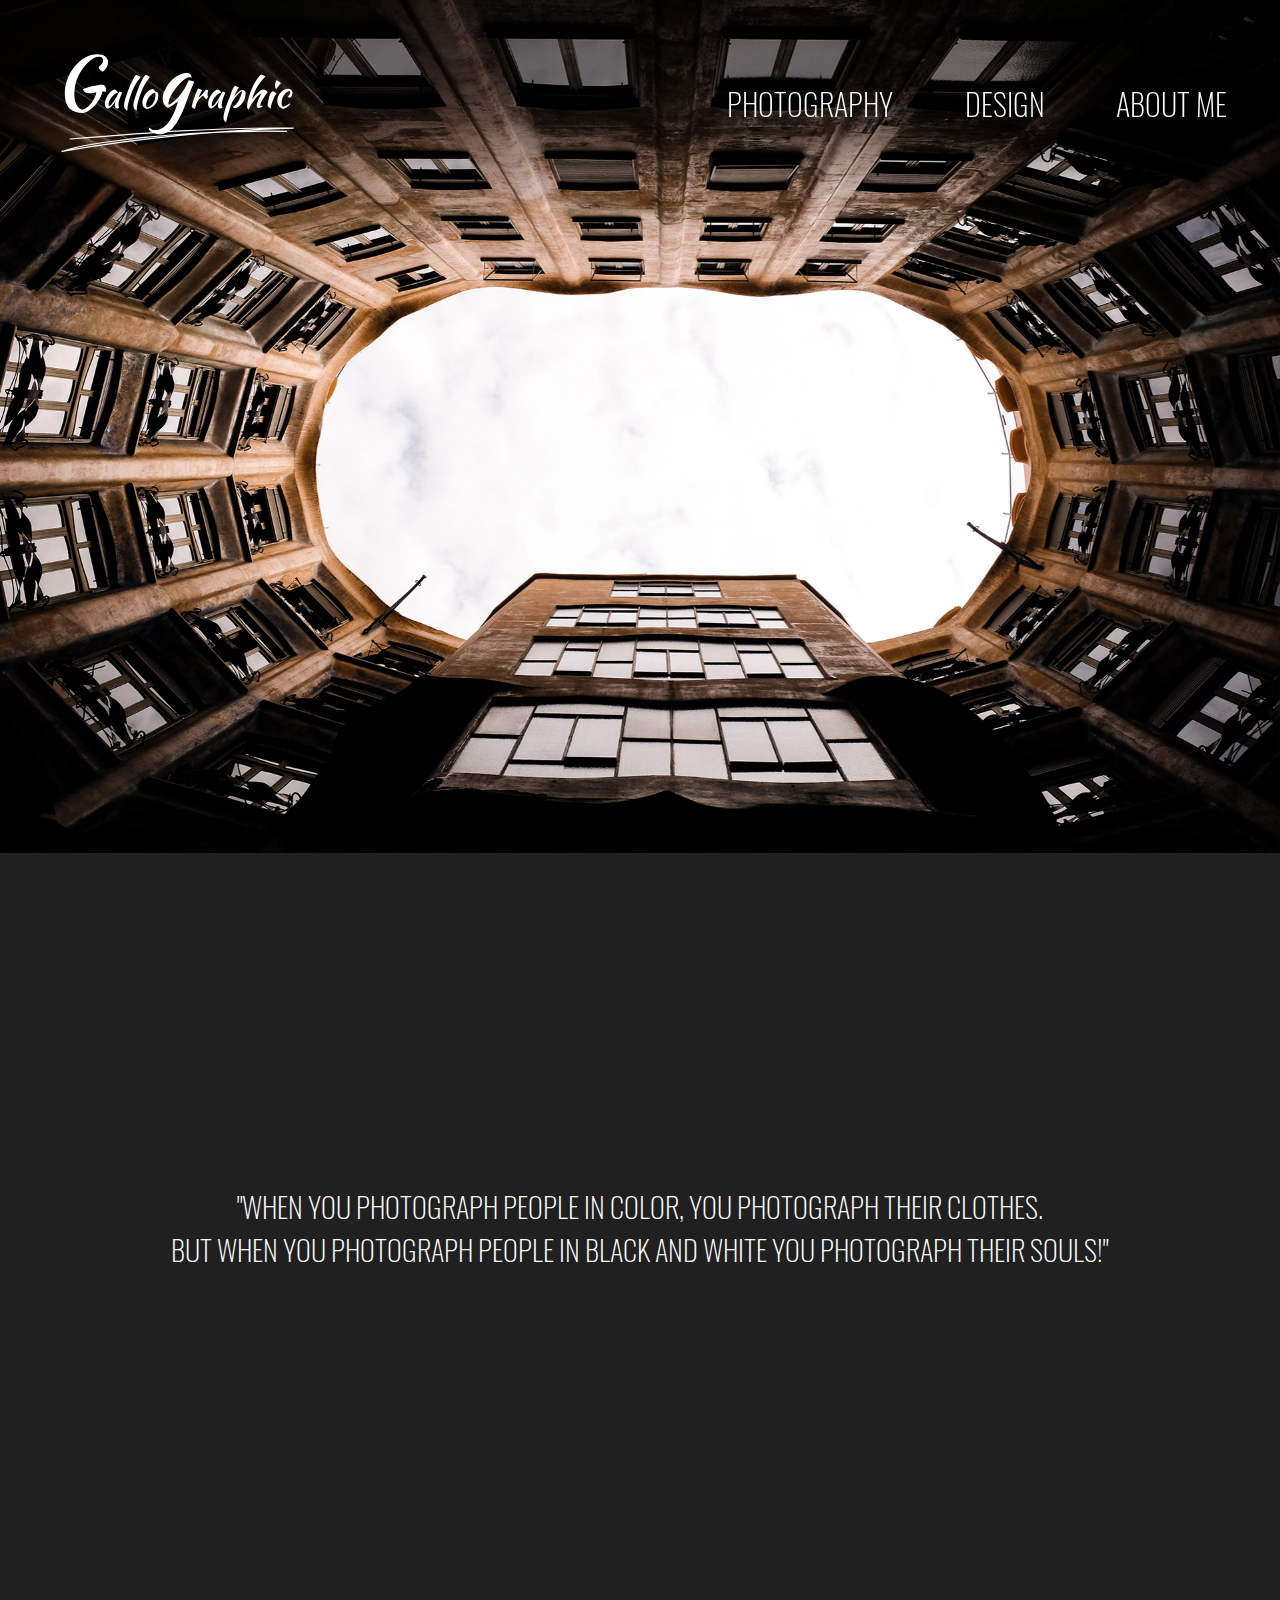
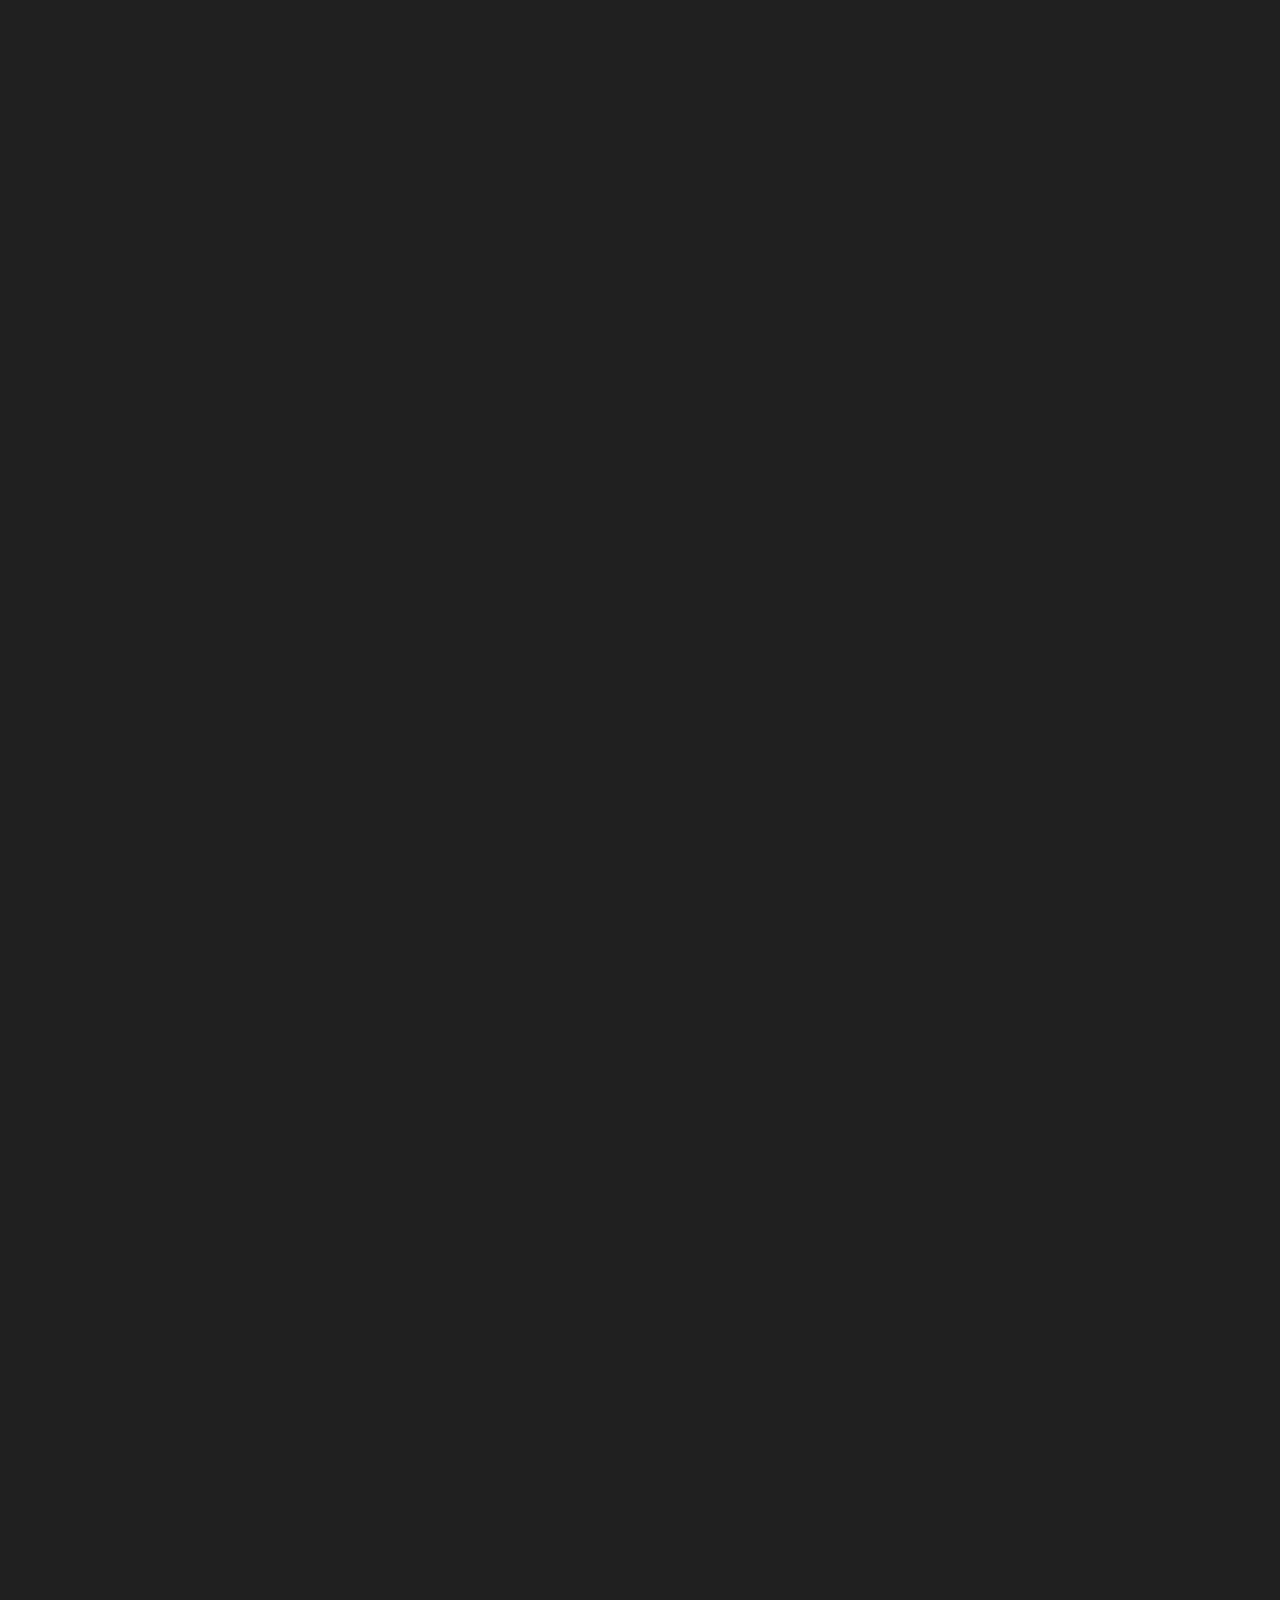
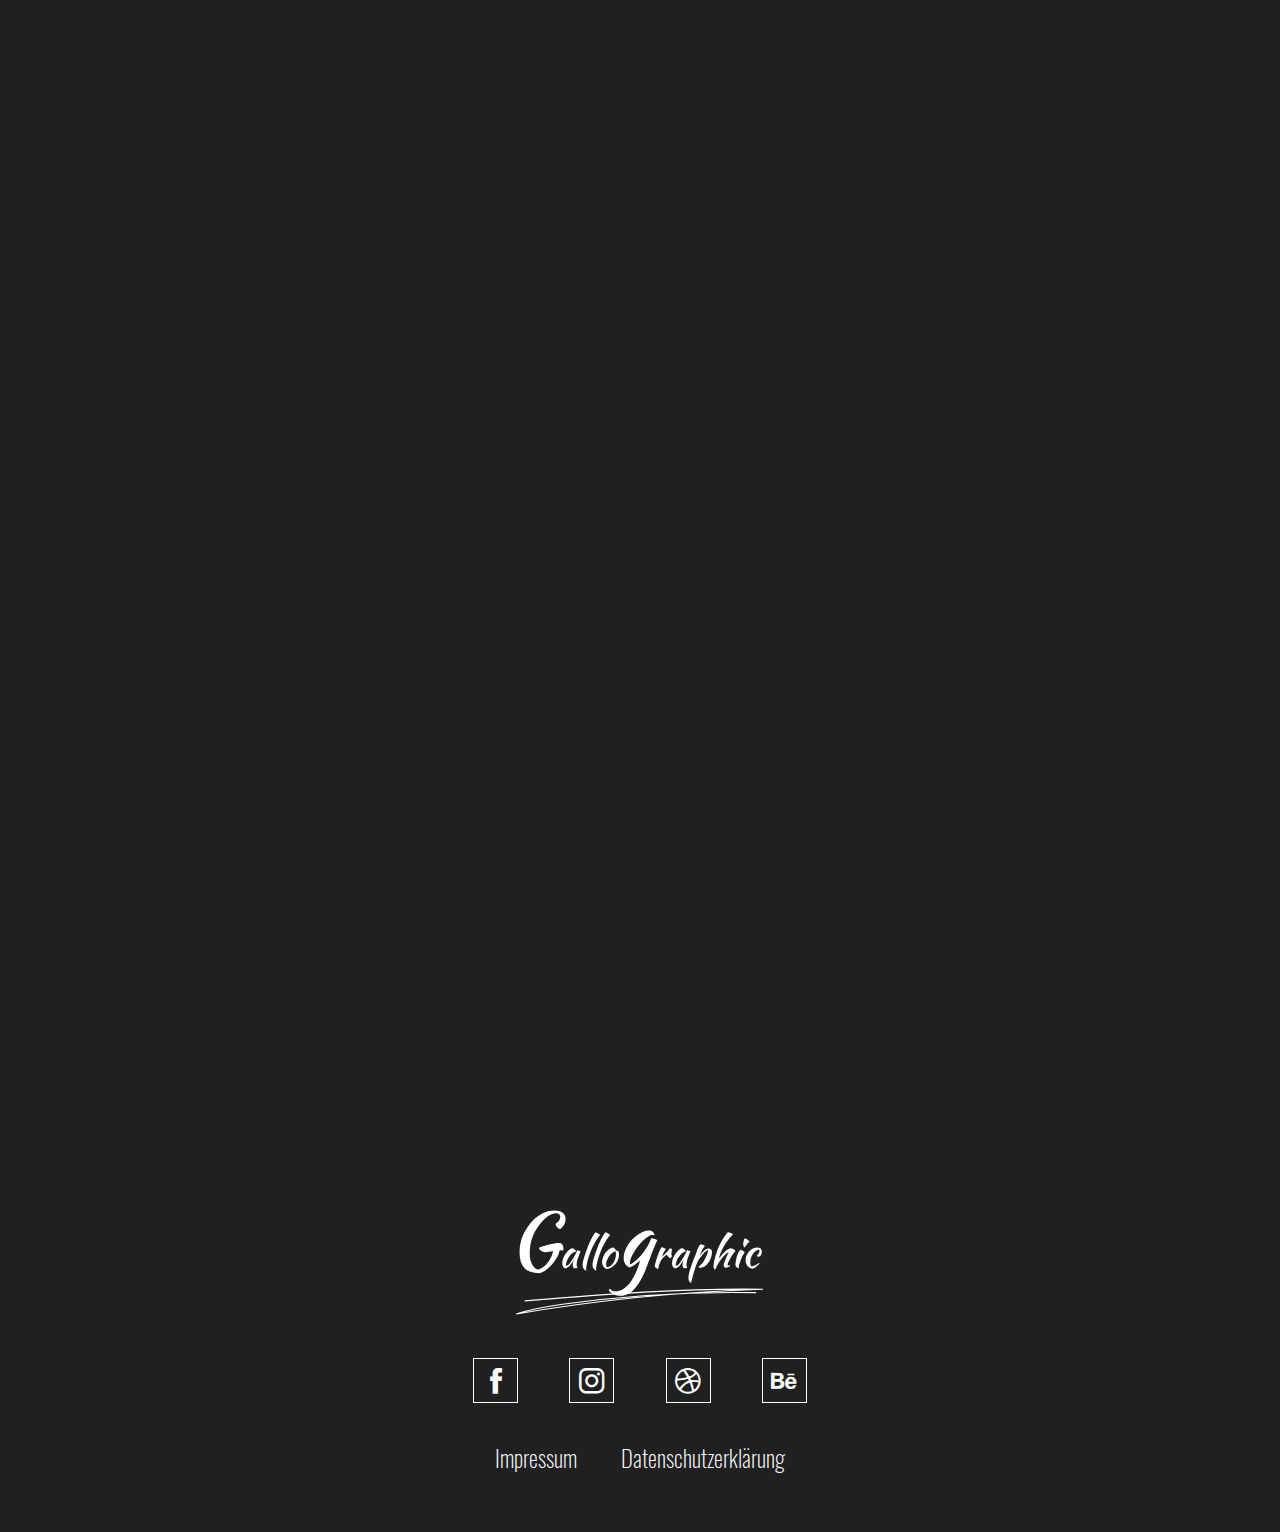
==== index.html @ 307b6063 "Footer Policy Placeholder" ====
<!DOCTYPE html>
<html>
  <head>
    <meta charset="utf-8" />
    <meta name="viewport" content="width=device-width, initial-scale=1.0" />
    <title>Gallographic</title>
    <link rel="shortcut icon" href="assets/img/favicon.ico" type="image/x-icon"/>
    <link type="text/css" href="bootstrap-4.5.3-dist/css/bootstrap.min.css" rel="stylesheet" />
    <link rel="icon" href="assets/img/favicon.ico" type="image/x-icon" />
    <link type="text/css" href="assets/css/home.css" rel="stylesheet" />
    <link type="text/css" href="assets/css/aos.css" rel="stylesheet" />
    <script type="text/javascript" src="assets/js/jquery-3.5.1.min.js"></script>
    <script type="text/javascript" src="bootstrap-4.5.3-dist/js/bootstrap.bundle.min.js"></script>
    <script type="text/javascript" src="assets/js/home.js"></script>
    <script type="text/javascript" src="assets/js/aos.js"></script>
  </head>

  <body>
    <header class="header grid">
      <div class="header__logo" data-aos="fade-right">
        <img src="assets/img/logo.svg" />
      </div>
      <div class="responsive__menu" data-aos="fade-left">
        <ul>
          <li></li>
        </ul>
      </div>
        <ul class="menu">
          <li>
            <a href="photography.html">Photography</a>
          </li>
          <li>
            <a href="design.html">Design</a>
          </li>
          <li>
            <a href="about-me.html">About me</a>
          </li>
        </ul>
    </header>

    <div id="headerImage" class="carousel slide carousel-fade" data-ride="carousel" data-touch="false">
      <div class="carousel-inner">
        <div class="carousel-item active">
            <img src="assets/img/header/Headerbild01.jpg" class="d-block w-100" alt="...">
        </div>
        <div class="carousel-item">
          <img src="assets/img/header/Headerbild02.jpg"" class="d-block w-100" alt="...">
        </div>
        <div class="carousel-item">
          <img src="assets/img/header/Headerbild03.jpg" class="d-block w-100" alt="...">
        </div>
      </div>
    </div>

    <section class="quote grid">
      <p>
        "When you photograph people in color, you photograph their clothes.<br />But
        when you photograph people in Black and white you photograph their
        Souls!"
      </p>
      <!-- <p>
          Do what you love and you never have to work again.
        </p> -->
    </section>

    <section class="photography grid">
      <div class="photography__teaser_pictures" data-aos="fade-right">
        <ul>
          <li id="teaser_1"></li>
          <li id="teaser_2"></li>
          <li id="teaser_3"></li>
          <li id="teaser_4"></li>
        </ul>
      </div>
      <div class="photography__teaser_text" data-aos="fade-left">
        <h1>Photography</h1>
        <p>
          Here I want to Show you my photo's that I made during trips and being
          with Friends or just to Show you my surroundings like my Workspace.
          Photography keeps me running, creative and also motivated to try and
          discover new Things. So have a look about my current topics about my
          photography!
        </p>
        <div class="teaser_text--button">
          <a href="photography.html">Check it out!</a>
        </div>
      </div>
    </section>
    <section class="design grid">
      <div class="design__teaser_text" data-aos="fade-right">
        <h1>Design</h1>
        <p>
          Occassionally I will upload some Design made by myself. As a media
          Designer you have to Keep yourself motivated to be updated About new
          Things and current design Trends. As I am still at the very beginning
          I want to Show you some of my Designs that I created from time to
          time.
        </p>
        <div class="teaser_text--button">
          <a href="design.html">Check it out!</a>
        </div>
      </div>

      <div class="design__teaser_pictures" data-aos="fade-left">
        <ul>
          <li id="design__teaser_1"></li>
          <li id="design__teaser_2"></li>
          <li id="design__teaser_3"></li>
        </ul>
      </div>
    </section>
    <section class="about grid" data-aos="fade-down">
      <div class="about__teaser_text">
        <h1>About me</h1>
        <p>
          So what About me? Maybe you are interested in whats my daylie
          Motivation and what keeps me running to be excited About new
          Things.<br />
          Check out my Story!
        </p>
        <div class="about__teaser_text--button">
          <a href="about-me.html">More</a>
        </div>
      </div>
    </section>

    <footer class="footer grid">
      <div class="footer__social">
        <ul>
          <li class="facebook">
            <a>
              <i class="icon-facebook"></i>
            </a>
          </li>
          <li class="instagram">
            <a href="https://www.instagram.com/gallographic/" target="blank">
              <i class="icon-instagram"></i>
            </a>
          </li>
          <li class="dribbble">
            <a href="https://dribbble.com/Gallographic" target="blank">
              <i class="icon-dribble"></i>
            </a>
          </li>
          <li class="behance">
            <a href="https://www.behance.net/stefangall" target="blank">
              <i class="icon-behance"></i>
            </a>
          </li>
        </ul>
      </div>
      <div class="footer__logo">
        <img src="assets/img/logo.svg" />
      </div>
      <div class="footer__policy">
        <ul>
          <li>Impressum</li>
          <li>Datenschutzerklärung</li>
        </ul>
      </div>
    </footer>
    <section class="policy__info grid">
      <div class="policy__info_close">
        <span>X</span>
      </div>
      <div class="policy__info_content">
        <div class="policy__info_content-box">
          <h1>
          Impressum
        </h1>
        <p>Loem ipsum dolor sit amet, consetetur sadipscing elitr, sed diam nonumy eirmod tempor invidunt ut labore et dolore magna aliquyam erat, sed diam voluptua. At vero eos et accusam et justo duo dolores et ea rebum. Stet clita kasd gubergren, no sea takimata sanctus est Loem ipsum dolor sit amet. Loem ipsum dolor sit amet, consetetur sadipscing elitr, sed diam nonumy eirmod tempor invidunt ut labore et dolore magna aliquyam erat, sed diam voluptua. At vero eos et accusam et justo duo dolores et ea rebum. Stet clita kasd gubergren, no sea takimata sanctus est Loem ipsum dolor sit amet.</p>
      </div>
      <div class="policy__info_content-box">
        <h1>
        Datenschutzerklärung
      </h1>
      <p>Loem ipsum dolor sit amet, consetetur sadipscing elitr, sed diam nonumy eirmod tempor invidunt ut labore et dolore magna aliquyam erat, sed diam voluptua. At vero eos et accusam et justo duo dolores et ea rebum. Stet clita kasd gubergren, no sea takimata sanctus est Loem ipsum dolor sit amet. Loem ipsum dolor sit amet, consetetur sadipscing elitr, sed diam nonumy eirmod tempor invidunt ut labore et dolore magna aliquyam erat, sed diam voluptua. At vero eos et accusam et justo duo dolores et ea rebum. Stet clita kasd gubergren, no sea takimata sanctus est Loem ipsum dolor sit amet.</p>
    </div>
    <div class="policy__info_content-box">
      <h1>
      Urherberrecht
    </h1>
    <p>Loem ipsum dolor sit amet, consetetur sadipscing elitr, sed diam nonumy eirmod tempor invidunt ut labore et dolore magna aliquyam erat, sed diam voluptua. At vero eos et accusam et justo duo dolores et ea rebum. Stet clita kasd gubergren, no sea takimata sanctus est Loem ipsum dolor sit amet. Loem ipsum dolor sit amet, consetetur sadipscing elitr, sed diam nonumy eirmod tempor invidunt ut labore et dolore magna aliquyam erat, sed diam voluptua. At vero eos et accusam et justo duo dolores et ea rebum. Stet clita kasd gubergren, no sea takimata sanctus est Loem ipsum dolor sit amet.</p>
  </div>
    </div>
    </section>
    <script>
      AOS.init();
    </script>
  </body>
</html>
---- assets/css/home.css ----
@charset "utf-8";

/* Fonts */

@font-face {
  font-family: "Oswald-Light";
  src: url("../fonts//Oswald-ExtraLight.ttf");
  font-weight: normal;
  font-style: normal;
}

@font-face {
  font-family: "Oswald-Regular";
  src: url("../fonts//Oswald-Regular.ttf");
  font-weight: normal;
  font-style: normal;
}

@font-face {
  font-family: "Oswald-SemiBold";
  src: url("../fonts//Oswald-SemiBold.ttf");
  font-weight: normal;
  font-style: normal;
}

@font-face {
  font-family: "Jaldi-Regular";
  src: url("../fonts/Jaldi-Regular.ttf");
  font-weight: normal;
  font-style: normal;
}
@font-face {
  font-family: "icomoon";
  src: url("../fonts/icomoon.eot?psr2a9");
  src: url("../fonts/icomoon.eot?psr2a9#iefix") format("embedded-opentype"),
    url("../fonts/icomoon.ttf?psr2a9") format("truetype"),
    url("../fonts/icomoon.woff?psr2a9") format("woff"),
    url("../fonts/icomoon.svg?psr2a9#icomoon") format("svg");
  font-weight: normal;
  font-style: normal;
  font-display: block;
}

[class^="icon-"],
[class*=" icon-"] {
  /* use !important to prevent issues with browser extensions that change fonts */
  font-family: "icomoon" !important;
  font-style: normal;
  font-weight: normal;
  font-variant: normal;
  /* Better Font Rendering =========== */
  -webkit-font-smoothing: antialiased;
  -moz-osx-font-smoothing: grayscale;
}

.icon-print:before {
  content: "\e900";
}
.icon-facebook:before {
  content: "\e901";
}
.icon-arrow:before {
  content: "\e902";
}
.icon-instagram:before {
  content: "\e903";
}
.icon-dribble:before {
  content: "\e904";
}
.icon-behance:before {
  content: "\e905";
}

/* Scroll bar */

body::-webkit-scrollbar {
  width: 3px;
}

body::-webkit-scrollbar-track {
  background: var(--grey);
}

body::-webkit-scrollbar-thumb {
  background-color: #fff;
}

/* base styles */

:root {
  --grey: #202020;
  overflow-x: hidden;
}

* {
  margin: 0;
  padding: 0;
  font-size: 16px;
  font-family: "Oswald-Light";
}

body {
  position: relative;
  background: var(--grey);
  overflow-x: hidden;
  color: #ffffff;
  /* background-image: linear-gradient(141deg, #202020, #262a28); */
}

/* body.resp_active{
  position: fixed;
} */

/* p, ul, li {
  margin: 0;
} */

ul,
li {
  list-style: none;
  margin: 0;
}

p, h1, h2, h3, h4, h5{
  margin: 0;
}

a {
  color: #fff;
  text-decoration: none;
  cursor: pointer;
}

.grid {
  display: grid;
  grid-template-columns: repeat(12, 1fr);
}

h1 {
  font-family: "Oswald-SemiBold";
  font-size: 1.45em;
  text-transform: uppercase;
  color: #fff;
  margin-bottom: 2em;
}

a:hover {
  color: #fff;
  text-decoration: none;
}

/*############RESP_MENU############*/

.responsive__menu {
  width: 100%;
  height: 25px;
  cursor: pointer;
  z-index: 999;
  transition: 0.3s;
  grid-column: 10;
}

.responsive__menu ul {
  display: flex;
  flex-direction: column;
  justify-content: center;
  list-style: none;
  height: 100%;
  width: 100%;
  align-items: center;
}

.responsive__menu ul li {
  width: 40px;
  height: 2px;
  background: #fff;
  position: relative;
}

.responsive__menu ul li::after {
  content: "";
  width: 40px;
  height: 2px;
  top: 10px;
  left: 0;
  background: #fff;
  position: absolute;
  transform: rotate(0deg);
  transition: all 300ms ease;
}

.responsive__menu ul li::before {
  content: "";
  top: -10px;
  left: 0;
  width: 40px;
  height: 2px;
  background: #fff;
  position: absolute;
  transform: rotate(0deg);
  transition: all 300ms ease;
}

.responsive__menu.active ul li::after {
  transform: rotate(-45deg) translateY(0px);
  transition: 0.3s;
  top: 0px;
  position: absolute;
}

.responsive__menu.active ul li {
  background-color: transparent;
  transition: 0.3s;
}

.responsive__menu.active ul li::before {
  transform: rotate(45deg) translateY(0px);
  transition: 0.3s;
  top: 0px;
  position: absolute;
}

/*############HEADER############*/

.header {
  position: absolute;
  top: 0;
  left: 0;
  z-index: 9;
  width: 100%;
  height: auto;
  align-items: center;
}

.header::after {
  content: "";
  width: 100%;
  height: 100%;
  position: absolute;
  top: 0;
  left: 0;
  z-index: -1;
  background: linear-gradient(
    to top,
    rgba(128, 128, 128, 0),
    rgba(0, 0, 0, 0.5) 60%
  );
}

.header__logo {
  width: 100%;
  margin: 20px 0;
  grid-column: 2;
  min-width: 130px;
}

.header__logo img {
  width: 100%;
}

/* Desktop Menu */

.menu {
    position: absolute;
    right: 0em;
    top: 0;
    transition: opacity 0.3s;
    height: 100vh;
    display: flex;
    flex-direction: column;
    justify-content: space-around;
    width: 100%;
    align-items: center;
    opacity: 0;
    background: rgb(0 0 0 / 0.8);
    backdrop-filter: blur(10px);
    pointer-events: none;
}

.menu.active {
  opacity: 1;
  position: fixed;
  pointer-events: all;
}

.menu li a {
  font-size: 1.8em;
  text-transform: uppercase;
  position: relative;
}

.menu li:nth-child(1) a::after {
  content: "";
  width: 110px;
  height: 0.5px;
  background: #fff;
  transform: scaleX(0);
  transition: transform 300ms ease-in-out;
  position: absolute;
  top: 1.6em;
  left: calc(50% - 55px);
}

.menu li:nth-child(2) a::after {
  content: "";
  width: 50px;
  height: 0.5px;
  background: #fff;
  transform: scaleX(0);
  transition: transform 300ms ease-in-out;
  position: absolute;
  top: 1.6em;
  left: calc(50% - 25px);
}

.menu li:nth-child(3) a::after {
  content: "";
  width: 80px;
  height: 0.5px;
  background: #fff;
  transform: scaleX(0);
  transition: transform 300ms ease-in-out;
  position: absolute;
  top: 1.6em;
  left: calc(50% - 40px);
}

.menu li a:hover::after {
  content: "";
  transform: scaleX(1);
  transition: transform 300ms ease-in-out;
}

/*############SECTION01-BEGIN############*/

.quote {
  padding-top: 10em;
}

.quote p {
  color: #fff;
  font-size: 1.2em;
  text-align: center;
  font-family: "Oswald-Light";
  text-transform: uppercase;
  grid-column: 2/12;
}

/* .quote p::before {
  color: #fff;
  content: '"';
  position: absolute;
  top: 0;
  left: 0;
  font-size: 2em;
}
.quote p::after {
  color: #fff;
  content: '"';
  position: absolute;
  bottom: 0;
  right: 0;
  font-size: 2em;
} */

/*############SECTION02-BEGIN############*/

.photography {
  padding-top: 10em;
  text-align: center;
}

.photography__teaser_pictures {
  grid-row: 1;
  grid-column: 1/13;
}

.photography__teaser_pictures ul {
}

.photography__teaser_pictures ul li {
  height: 45px;
  filter: grayscale(1);
  overflow: hidden;
  transition: 1s;
}

.photography__teaser_pictures ul li:hover {
  filter: grayscale(0);
  transition: 1s;
  /* background-size: 750% !important; */
}

#teaser_1 {
  background: url(../img/autumm/autumm07.jpg) center center no-repeat;
  background-size: cover;
}

#teaser_2 {
  background: url(../img/aalen/aalen01.jpg) center center no-repeat;
  background-size: cover;
}

#teaser_3 {
  background: url(../img/barcelona/barcelona04.jpg) center center no-repeat;
  background-size: cover;
}

#teaser_4 {
  background: url(../img/Mannheim/mannheim01.jpg) center center no-repeat;
  background-size: cover;
}

.photography__teaser_text {
  grid-column: 1/13;
    padding: 0 20px;
    margin-top: 3em;
}

.photography__teaser_text h1 {
  position: relative;
}

.photography__teaser_text h1::after {
  content: "";
  height: 1px;
  width: 90px;
  position: absolute;
  top: 1.8em;
  left: calc(50% - 45px);
  background: #fff;
}

.photography__teaser_text p {
  font-family: "Jaldi-Regular";
  margin-bottom: 2em;
}

.teaser_text--button {
  padding: 15px 0;
}

.teaser_text--button a {
  padding: 15px 35px;
  text-transform: uppercase;
  /* background: linear-gradient(to left, rgb(255 255 255 / 0%) 50%, rgba(19,32,59,1) 50%, rgba(31,38,130,1) 128.1%);  */
  background: linear-gradient(to left, rgb(255 255 255 / 0%) 50%, #fff 50%);
  background-size: 200% 100%;
  background-position: right bottom;
  border: 1px solid #fff; 
  border-radius: 50px;
  transition: all ease 0.5s;
  width: 100%;
  height: 100%;
  font-size: 1.25em;
}


/* .teaser_text--button a::after {
  content: "";
  width: 0;
  height: 100%;
  left: 0;
  top: 0;
  position: absolute;
  border-radius: 50px;
  background: #fff;
  transition: 0.3s;
}
.teaser_text--button a:hover::after {
width: 100%;
z-index: -1;
} */

.teaser_text--button a:hover {
  color: #000;
  background-position: left bottom;
}

/*############SECTION02-END############*/

/*############SECTION03-BEGIN############*/

.design {
  text-align: center;
  padding-top: 10em;
}

.design__teaser_pictures {
  height: auto;
  grid-row: 1;
  grid-column: 1/13;
}

.design__teaser_pictures ul {
  display: flex;
  flex-flow: column nowrap;
  justify-content: flex-end;
}

.design__teaser_pictures ul li {
  list-style: none;
  height: 45px;
  filter: grayscale(1);
  overflow: hidden;
  transition: 0.8s;
}

/* .design__teaser_pictures ul li:hover {
  filter: grayscale(0);
  transition: 0.8s;
}
.design__teaser_pictures ul li:nth-child(1) img {
  width: 850px;
  transform: translate(-31%, 0px);
}
.design__teaser_pictures ul li:nth-child(2) img {
  width: 601px;
  transform: translate(-24%, 0px);
}
.design__teaser_pictures ul li:nth-child(3) img {
  width: 1200px;
  transform: translate(-34%, 0px);
} */

.design__teaser_pictures ul li:hover {
  filter: grayscale(0);
  transition: 1s;
}

#design__teaser_1 {
  background: url(../img/design/borninashe.jpg) center center no-repeat;
  background-size: cover;
}

#design__teaser_2 {
  background: url(../img/design/covid19.jpg) center center no-repeat;
  background-size: cover;
}

#design__teaser_3 {
  background: url(../img/design/calendar.jpg) center center no-repeat;
  background-size: cover;
}

.design__teaser_text {
  grid-row: 2;
  grid-column: 1/13;
  padding: 0 20px;
  margin-top: 3em;
  display: flex;
  flex-flow: column nowrap;
  justify-content: center;
  align-items: center;
}

.design__teaser_text h1 {
  position: relative;
}

.design__teaser_text h1::after {
  content: "";
    height: 1px;
    width: 40px;
    position: absolute;
    top: 2em;
    left: calc(50% - 20px);
    background: #fff;
}

.design__teaser_text p {
  font-family: "Jaldi-Regular";
  margin-bottom: 2em;
}

/*############SECTION03-END############*/

/*############SECTION04-BEGIN############*/

.about {
  text-align: center;
  padding-top: 11em;
  padding-bottom: 9em;
  border-bottom: 1px solid #fff;
}

.about__teaser_text {
  display: flex;
  flex-flow: column nowrap;
  justify-content: center;
  align-items: center;
  text-align: center;
  grid-column: 1/13;
  padding: 0 20px;

}

.about__teaser_text h1 {
  font-size: 1.375em;
  position: relative;
}

.about__teaser_text h1::after {
  content: "";
  height: 1px;
  width: 65px;
  position: absolute;
  top: 2em;
  left: calc(50% - 32px);
  background: #fff;
}

.about__teaser_text p {
  font-family: "Jaldi-Regular";
  margin-bottom: 2em;
}

.about__teaser_text--button {
  padding: 15px 0;
}

.about__teaser_text--button a {
  padding: 15px 35px;
  text-transform: uppercase;
  background: linear-gradient(to left, rgb(255 255 255 / 0%) 50%, #fff 50%);
  background-size: 200% 100%;
  background-position: right bottom;
  border: 1px solid #fff;
  border-radius: 50px;
  transition: all ease 0.4s;
  width: 100%;
  height: 100%;
  font-size: 1.25em;
}

.about__teaser_text--button a:hover {
  color: #000000;
  background-position: left bottom;
}

/*############SECTION04-END############*/

/*############FOOTER-BEGIN############*/

.footer {
  padding-top: 3em;
  padding-bottom: 3em;
  max-width: 400px;
  margin: 0 auto;
}

.footer__social {
  grid-row: 2;
  grid-column: 2/12;
  margin-bottom: 2em;
}

.footer__social ul {
  display: flex;
  justify-content: space-between;
  width: 100%;
}

.footer__social ul li {
  border: 1px solid #fff;
  background: rgba(255, 255, 255, 0);
  transition: 0.3s;
  width: 45px;
  height: 45px;
}

.footer__social .facebook:hover {
  transition: 0.3s;
  border-radius: 50%;
  background: #1778f2;
}

.footer__social .instagram:hover {
  transition: 0.3s;
  border-radius: 50%;
  background: linear-gradient(
    45deg,
    #f09433 0%,
    #e6683c 25%,
    #dc2743 50%,
    #cc2366 75%,
    #bc1888 100%
  );
}

.footer__social .dribbble:hover {
  transition: 0.3s;
  border-radius: 50%;
  background: #ea4c89;
}

.footer__social .behance:hover {
  transition: 0.3s;
  border-radius: 50%;
  background: #1666f8;
}

.footer__social .icon-behance,
.footer__social .icon-dribble,
.footer__social .icon-instagram,
.footer__social .icon-facebook {
  color: #fff;
  font-size: 1.35rem;
}

.footer__social ul li a {
  width: 100%;
  height: 100%;
  display: flex;
  justify-content: center;
  align-items: center;
}

.footer__logo {
  width: 100%;
    grid-column: 3/11;
  margin-bottom: 2em;
}

.footer__logo img {
  transition: 0.3s;
}

.footer__logo img:hover {
  transition: 0.3s;
  transform: scale(0.9);
  cursor: pointer;
}

.footer__policy {
  grid-row: 3;
  
  grid-column: 2/12;
}

.footer__policy ul {
  display: flex;
  justify-content: space-around;
  align-items: flex-end;
}

.footer__policy ul li {
  list-style: none;
  color: #fff;
  font-size: 1.2em;
  position: relative;
  scroll-behavior: smooth;
  cursor: pointer;
}

.footer__policy ul li::after {
  content: "";
  position: absolute;
  top: 35px;
  left: 0px;
  width: 0;
  height: 0.5px;
  background: #fff;
  -webkit-transition: all 0.4s ease;
  -moz-transition: all 0.4s ease;
  -ms-transition: all 0.4s ease;
  -o-transition: all 0.4s ease;
  transition: all 0.4s ease;
}

.footer__policy ul li:hover::after {
  content: "";
  width: 100%;
}

/* AUFKLAPP INFO DATENSCHUTZERKLÄRUNG */

.policy__info {
  transition: 0.8s;
  width: 100%;
  height: 0;
  padding: 0;
  z-index: 999;
  transform: translateY(-1600px);
  opacity: 0;
  pointer-events: none;
}

.policy__info.open {
  transition: 0.8s;
  height: auto;
  padding: 2em 0em;
  z-index: 999;
  transform: translateY(0);
  opacity: 1;
  pointer-events: all;
}

.policy__info_close {
  padding: 0px 20px;
  border: 1px solid #fff;
  grid-row: 1;
  display: flex;
  justify-content: center;
  align-items: center; 
  grid-column: 6/8;
  margin-bottom: 2em;
}

.policy__info_close span {
  font-size: 2em;
  font-family: "Jaldi-Regular";
}

.policy__info_close:hover {
  cursor: pointer;
}

.policy__info_content {
  border-top: 1px solid #fff;
  border-bottom: 1px solid #fff;
  width: 100%;
  height: auto;
  grid-row: 2;
  grid-column: 1/13;
  display: flex;
  flex-wrap: wrap;
  justify-content: space-between;
  padding: 2rem 0
}

.policy__info_content-box {
  margin-bottom: 3rem;
  padding-left: 1rem;
  padding-right: 1rem;
}

.policy__info_content-box:last-child {
  margin-bottom: 0;
}

.policy__info_content-box h1{
  margin-bottom: 0.5rem;
}

/* SMALL TABLET STYLES */
@media screen and (min-width: 620px) {

  * {
    font-size: 18px;
  }

  .header__logo {
    min-width: 200px;
}

.about {
  padding-top: 15em;
  padding-bottom: 12em;
}

.design, .photography, .quote {
  text-align: center;
  padding-top: 15em;
}

.policy__info.open {
  padding: 2em 1em;
}

.policy__info_content {
  border: 1px solid #fff;
}
.policy__info_content-box {
  width: 75%;
}

}

/* LARGE TABLET AND LAPTOP STYLES */
@media screen and (min-width: 960px) {
  * {
    font-size: 19px;
  }

  .header__logo {
    min-width: 220px;
    margin: 50px 0;
}

.about {
  padding-top: 15em;
  padding-bottom: 12em;
}

.design, .photography, .quote {
  text-align: center;
  padding-top: 15em;
}

h1 {
  margin-bottom: 3em;
}

.responsive__menu {
  grid-column: 11;
}

.menu li:nth-child(1) a::after {
  top: 1.6em;
}

.menu li:nth-child(2) a::after {
  top: 1.6em;
}

.menu li:nth-child(3) a::after {
  top: 1.6em;
}

/* Photography */

.photography__teaser_pictures {
  grid-column: 1/6;
}

.photography__teaser_text {
  grid-column: 6/13;
  padding: 4em 40px;
  margin-top: 0;
}

.photography__teaser_text p {
  margin-bottom: 5em;
}

.photography__teaser_pictures ul {
  display: flex;
  flex-direction: row;
  justify-content: space-between;
  height: 100%;
}

.photography__teaser_pictures ul li {
  height: 100%;
  width: 100%;
}

.photography__teaser_pictures ul li:hover {
  filter: grayscale(0);
  transition: 1s;
  background-size: 910% !important;
}

#teaser_1 {
  background: url(../img/autumm/autumm07.jpg) center center no-repeat;
  background-size: 860%; 
}

#teaser_2 {
  background: url(../img/aalen/aalen01.jpg) center center no-repeat;
  background-size: 860%;
}

#teaser_3 {
  background: url(../img/barcelona/barcelona04.jpg) center center no-repeat;
  background-size: 860%;
}

#teaser_4 {
  background: url(../img/Mannheim/mannheim01.jpg) center center no-repeat;
  background-size: 860%;
}

/* Design */

.design__teaser_text {
  grid-row: 1;
  grid-column: 1/8;
  padding: 4em 40px;
    margin-top: 0;
}

.design__teaser_text p {
  margin-bottom: 5em;
}

.design__teaser_pictures {
  height: 100%;
  grid-column: 8/13;
}

.design__teaser_pictures ul {
  display: flex;
  flex-direction: row;
  justify-content: space-between;
  height: 100%;
}


.design__teaser_pictures ul li {
  height: 100%;
  width: 100%;
}

#design__teaser_1 {
  background: url(../img/design/borninashe.jpg) center center no-repeat;
  background-size: 460%;
}

#design__teaser_1:hover {
  background-size: 510%;
}

#design__teaser_2 {
  background: url(../img/design/covid19.jpg) center center no-repeat;
  background-size: 305%;
}

#design__teaser_2:hover {
  background-size: 355%;
}

#design__teaser_3 {
  background: url(../img/design/calendar.jpg) center center no-repeat;
  background-size: 610%;
}

#design__teaser_3:hover {
  background-size: 660%;
}


/* About me */
.about__teaser_text {
  grid-column: 3/11;
}

.about__teaser_text p {
  margin-bottom: 5em;
}



/* Policy */



.policy__info_close {
  grid-column: 6/8;
}

.policy__info_content-box {
  width: 50%;
  padding-right: 2.5rem;
  padding-left: 2.5rem;
}

}

/* DESKTOP STYLES */
@media screen and (min-width: 1200px) {

  /* HEADER */
  .responsive__menu {
    display: none;
  }

  .menu {
    flex-direction: row;
    justify-content: space-between;
    height: auto;
    width: 100%;
    min-width: 500px;
    opacity: 1;
    background: none;
    grid-column: 11;
    backdrop-filter: none;
    position: relative;
    pointer-events: all;
}

.menu li a {
  font-size: 1.6em;
}

  #headerImage {
    height: 100vh;
    overflow: hidden;
  }

.header__logo {
  min-width: 250px;
  margin: 50px 0;
}

.about {
padding-top: 15em;
padding-bottom: 12em;
}

.design, .photography, .quote {
text-align: center;
padding-top: 15em;
}

h1 {
margin-bottom: 5em;
font-size: 1.5em;
}

.responsive__menu {
grid-column: 11;
}

.menu li:nth-child(1) a::after {
top: 1.6em;
}

.menu li:nth-child(2) a::after {
top: 1.6em;
}

.menu li:nth-child(3) a::after {
top: 1.6em;
}

.quote p {
  font-size: 1.5em;
}

/* Photography */

.photography__teaser_pictures {
grid-column: 1/7;
}

.photography__teaser_text {
grid-column: 7/13;
padding: 8em 40px;
margin-top: 0;
}

.photography__teaser_text p {
margin-bottom: 7em;
}

.photography__teaser_pictures ul {
display: flex;
flex-direction: row;
justify-content: space-between;
height: 100%;
}

.photography__teaser_pictures ul li {
height: 100%;
width: 100%;
}

.photography__teaser_pictures ul li:hover {
filter: grayscale(0);
transition: 1s;
background-size: 950% !important;
}

#teaser_1 {
background: url(../img/autumm/autumm07.jpg) center center no-repeat;
background-size: 900%; 
}

#teaser_2 {
background: url(../img/aalen/aalen01.jpg) center center no-repeat;
background-size: 900%;
}

#teaser_3 {
background: url(../img/barcelona/barcelona04.jpg) center center no-repeat;
background-size: 900%;
}

#teaser_4 {
background: url(../img/Mannheim/mannheim01.jpg) center center no-repeat;
background-size: 900%;
}

/* Design */

.design__teaser_text {
grid-row: 1;
grid-column: 1/7;
padding: 8em 40px;
  margin-top: 0;
}

.design__teaser_text p {
margin-bottom: 7em;
}

.design__teaser_pictures {
height: 100%;
grid-column: 7/13;
}

.design__teaser_pictures ul {
display: flex;
flex-direction: row;
justify-content: space-between;
height: 100%;
}


.design__teaser_pictures ul li {
height: 100%;
width: 100%;
}

/* About me */
.about__teaser_text {
grid-column: 4/10;
}


#design__teaser_1 {
background: url(../img/design/borninashe.jpg) center center no-repeat;
background-size: 460%;
}

#design__teaser_1:hover {
background-size: 510%;
}

#design__teaser_2 {
background: url(../img/design/covid19.jpg) center center no-repeat;
background-size: 315%;
}

#design__teaser_2:hover {
background-size: 365%;
}

#design__teaser_3 {
background: url(../img/design/calendar.jpg) center center no-repeat;
background-size: 630%;
}

#design__teaser_3:hover {
background-size: 680%;
}

/* Policy */

.policy__info_close {
grid-column: 6/8;
}
}
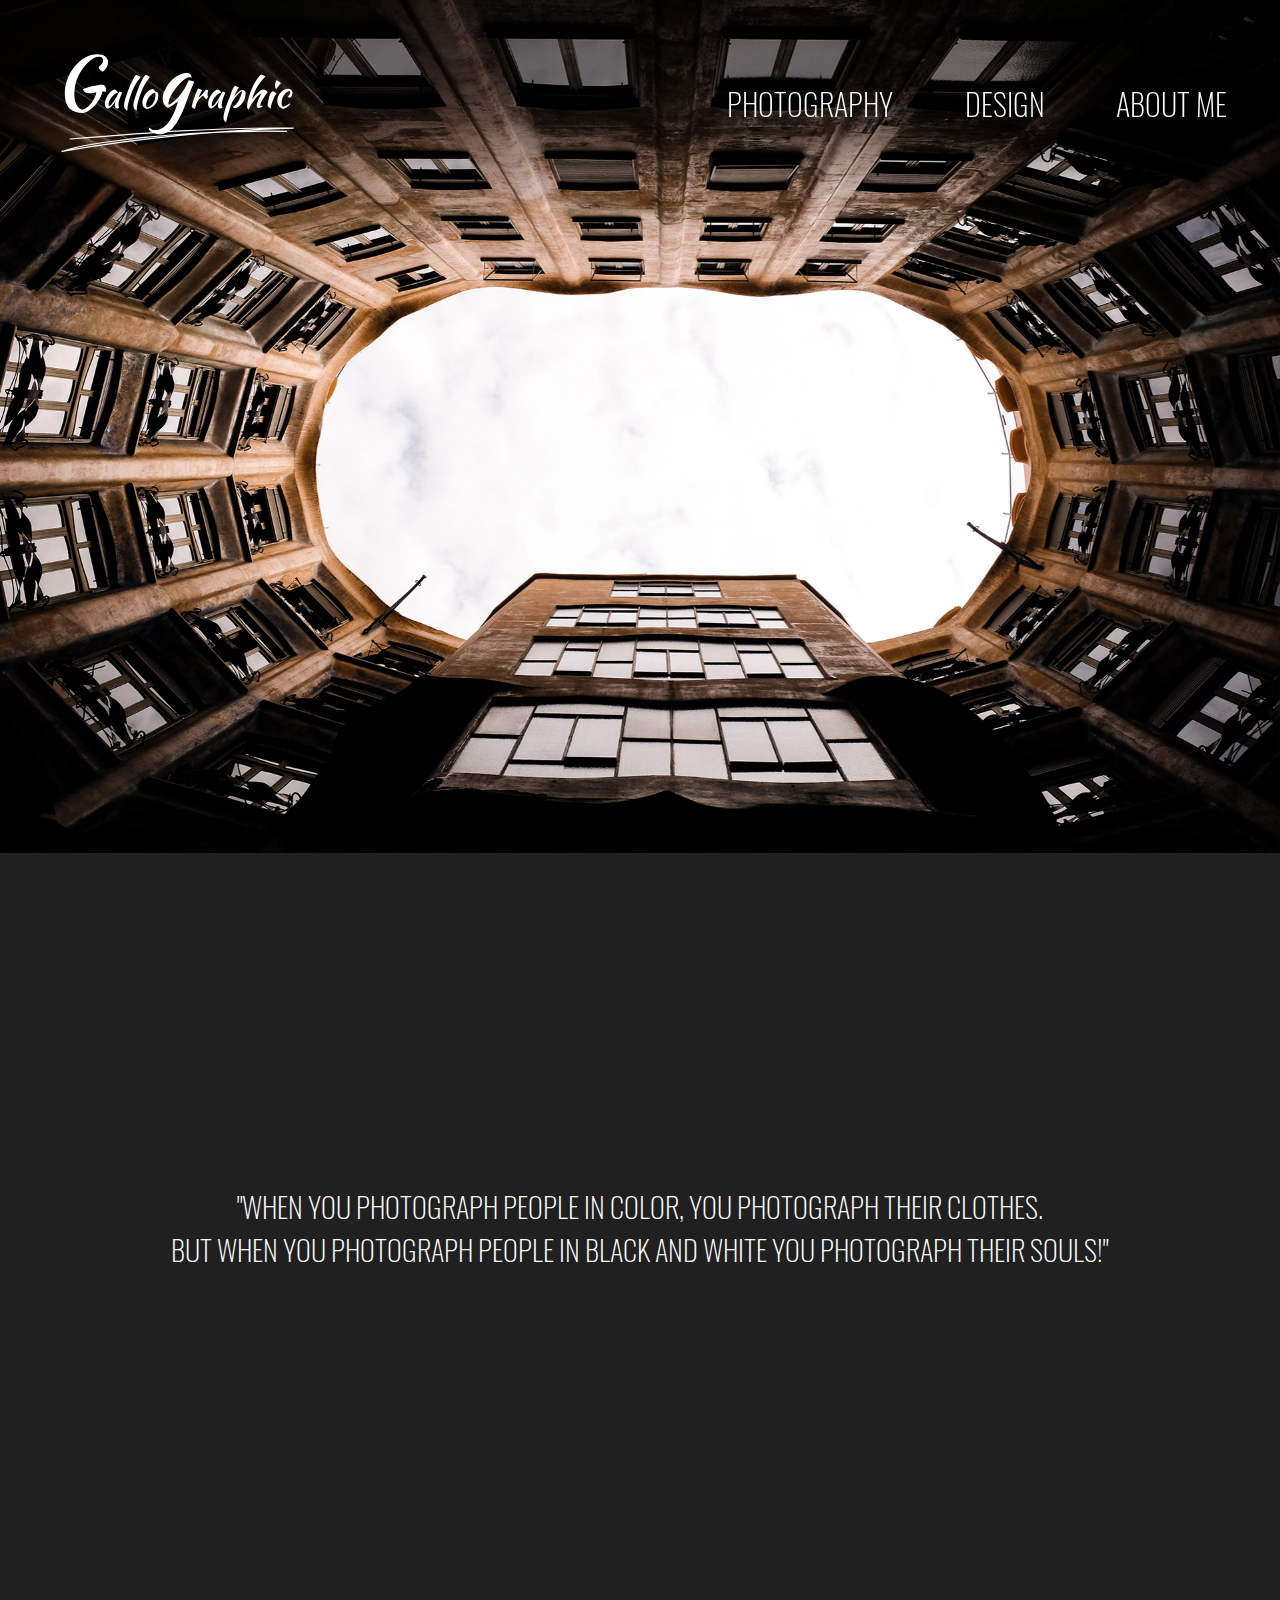
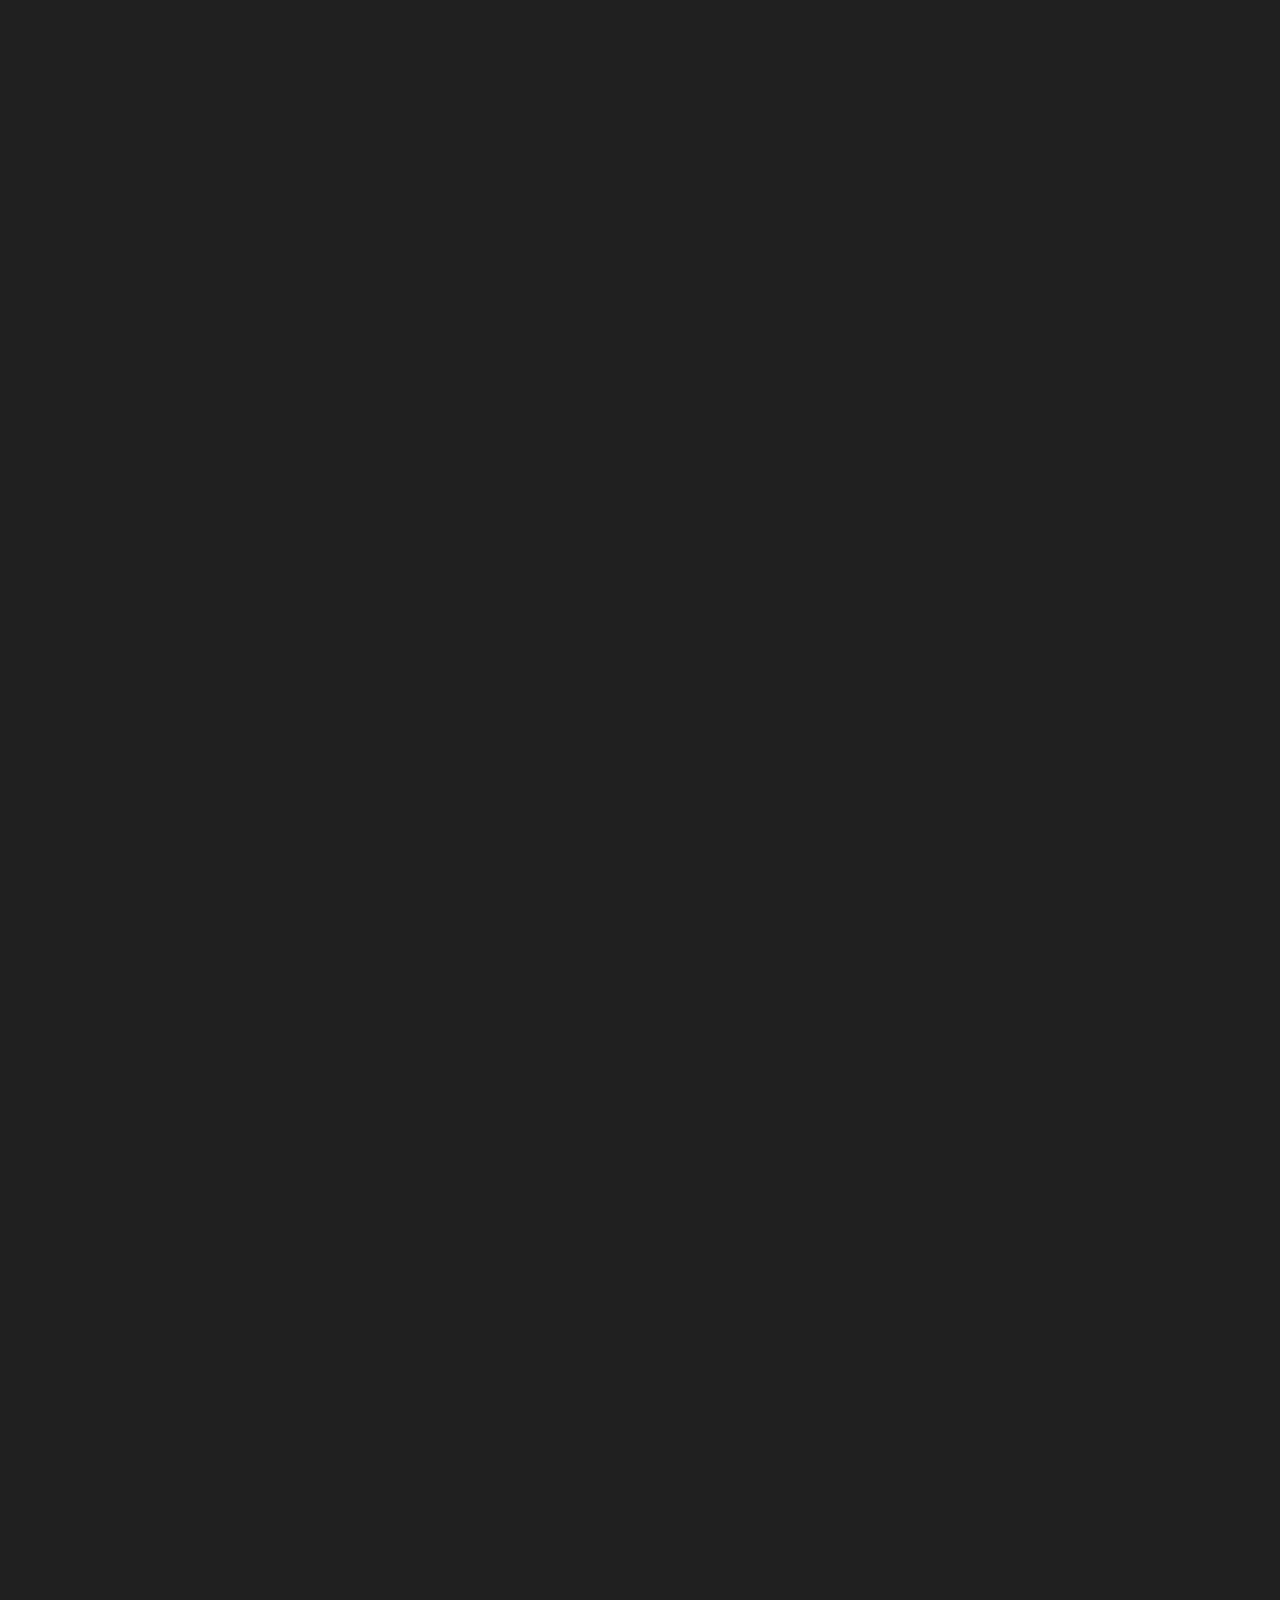
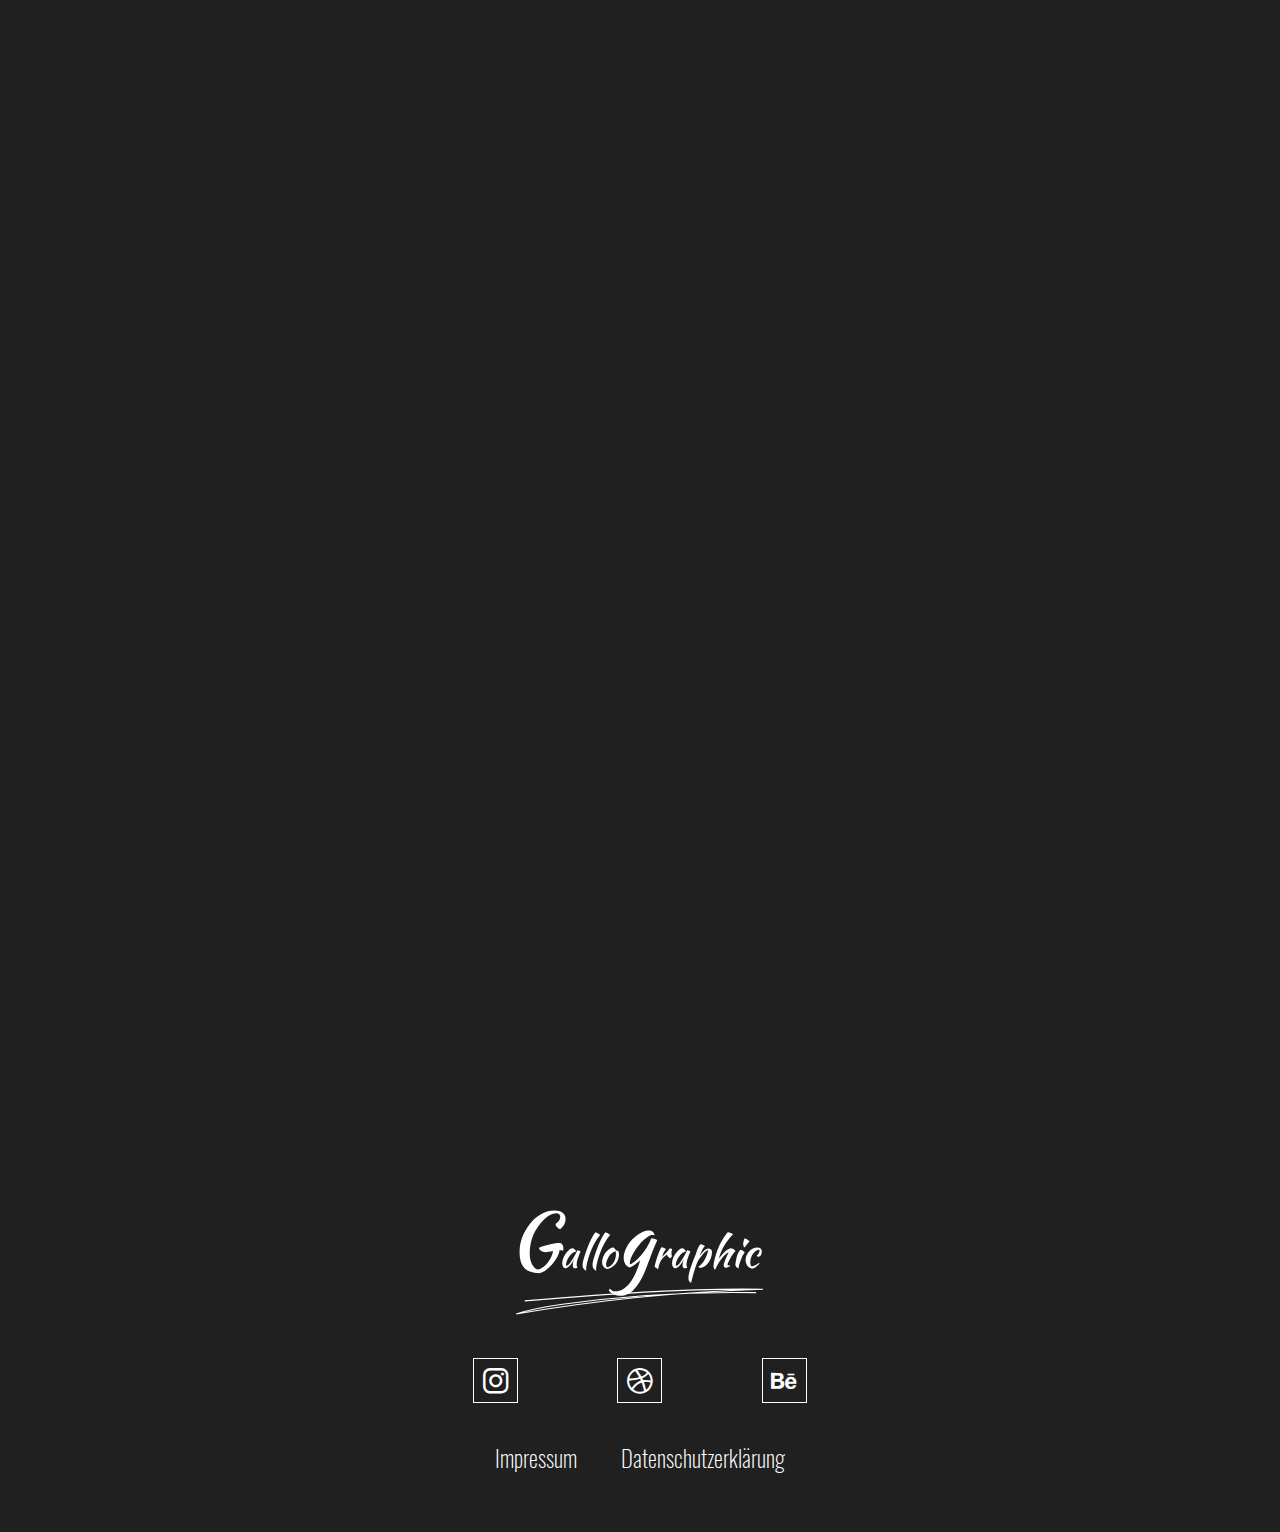
==== commit 64e05e55: "Bug Fixes and facebook removing" ====
--- a/index.html
+++ b/index.html
@@ -127,23 +127,18 @@
     <footer class="footer grid">
       <div class="footer__social">
         <ul>
-          <li class="facebook">
-            <a>
-              <i class="icon-facebook"></i>
-            </a>
-          </li>
           <li class="instagram">
-            <a href="https://www.instagram.com/gallographic/" target="blank">
+            <a href="#" target="blank">
               <i class="icon-instagram"></i>
             </a>
           </li>
           <li class="dribbble">
-            <a href="https://dribbble.com/Gallographic" target="blank">
+            <a href="#" target="blank">
               <i class="icon-dribble"></i>
             </a>
           </li>
           <li class="behance">
-            <a href="https://www.behance.net/stefangall" target="blank">
+            <a href="#" target="blank">
               <i class="icon-behance"></i>
             </a>
           </li>
--- a/assets/css/home.css
+++ b/assets/css/home.css
@@ -55,9 +55,6 @@
 
 .icon-print:before {
   content: "\e900";
-}
-.icon-facebook:before {
-  content: "\e901";
 }
 .icon-arrow:before {
   content: "\e902";
@@ -670,12 +667,6 @@
   height: 45px;
 }
 
-.footer__social .facebook:hover {
-  transition: 0.3s;
-  border-radius: 50%;
-  background: #1778f2;
-}
-
 .footer__social .instagram:hover {
   transition: 0.3s;
   border-radius: 50%;
@@ -703,8 +694,7 @@
 
 .footer__social .icon-behance,
 .footer__social .icon-dribble,
-.footer__social .icon-instagram,
-.footer__social .icon-facebook {
+.footer__social .icon-instagram {
   color: #fff;
   font-size: 1.35rem;
 }
@@ -804,6 +794,7 @@
   display: flex;
   justify-content: center;
   align-items: center; 
+  border-radius: 50px;
   grid-column: 6/8;
   margin-bottom: 2em;
 }
@@ -871,6 +862,7 @@
 
 .policy__info_content {
   border: 1px solid #fff;
+  border-radius: 50px;
 }
 .policy__info_content-box {
   width: 75%;
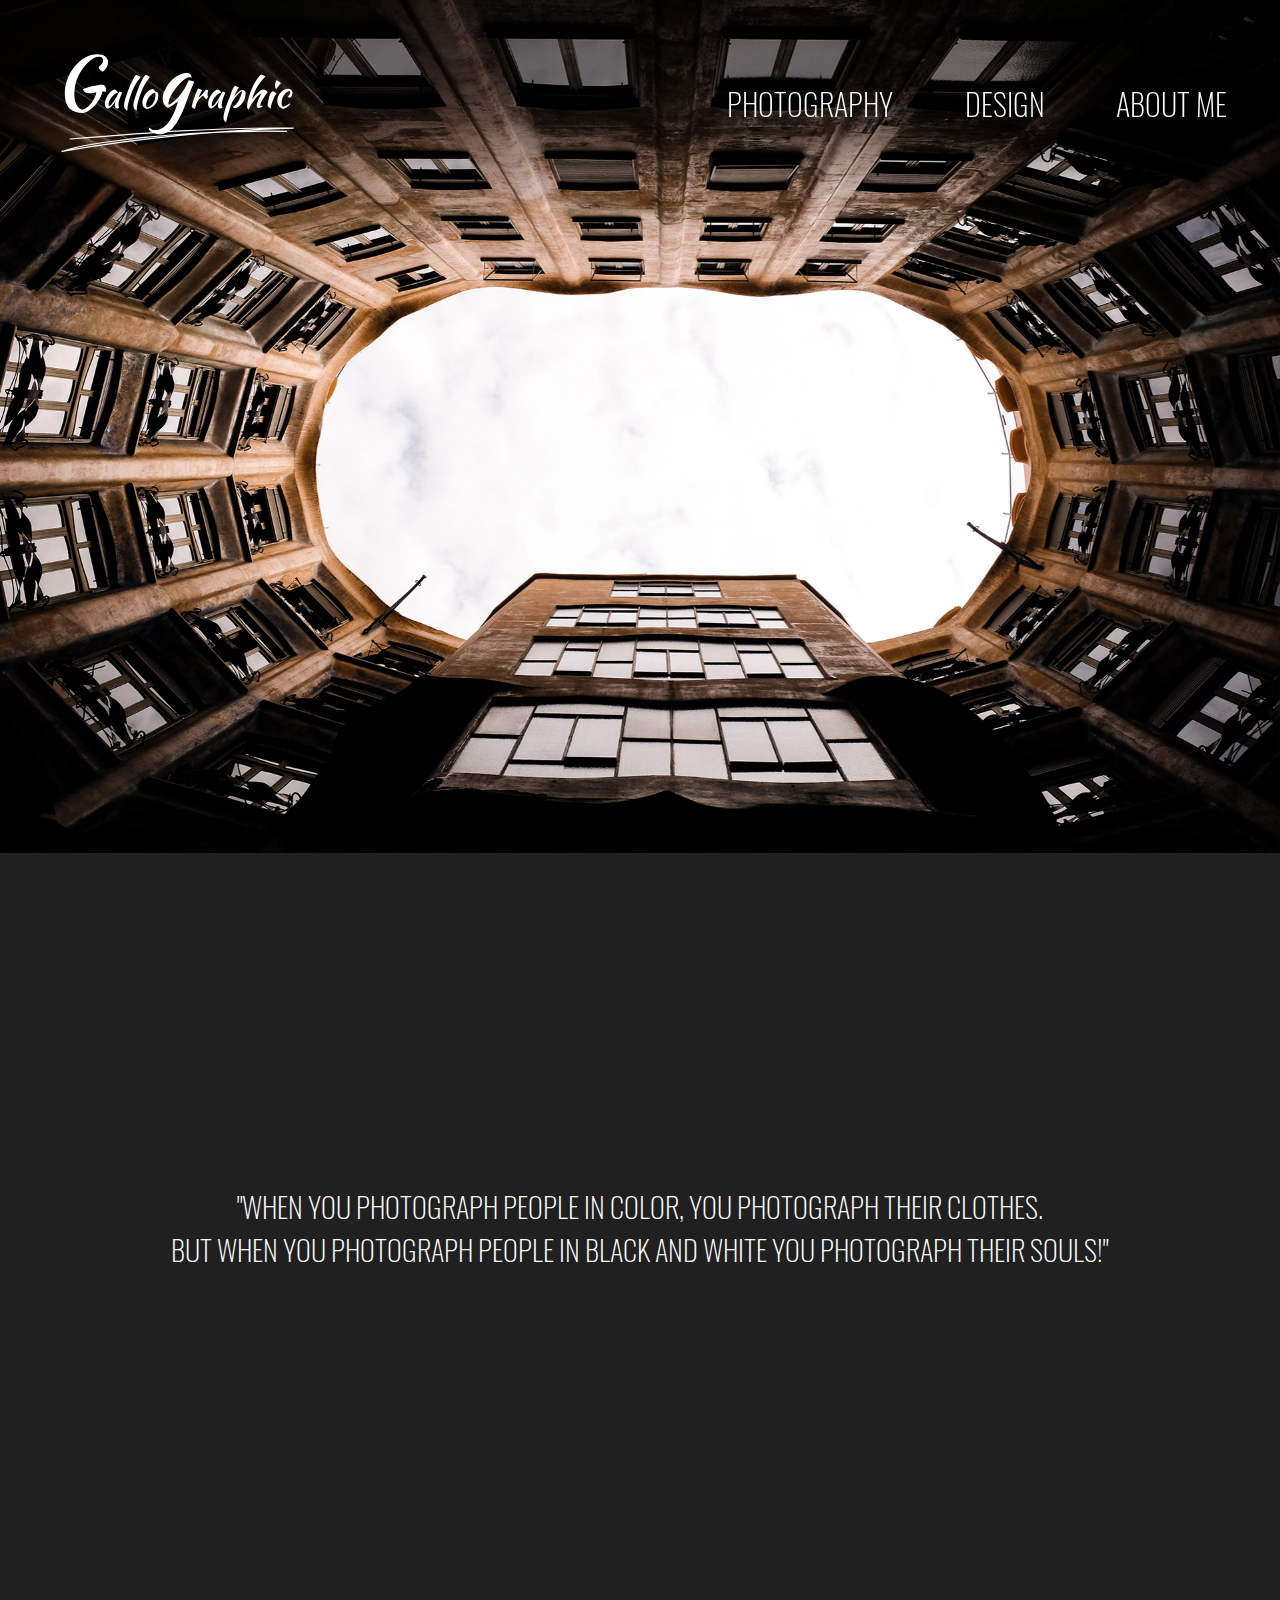
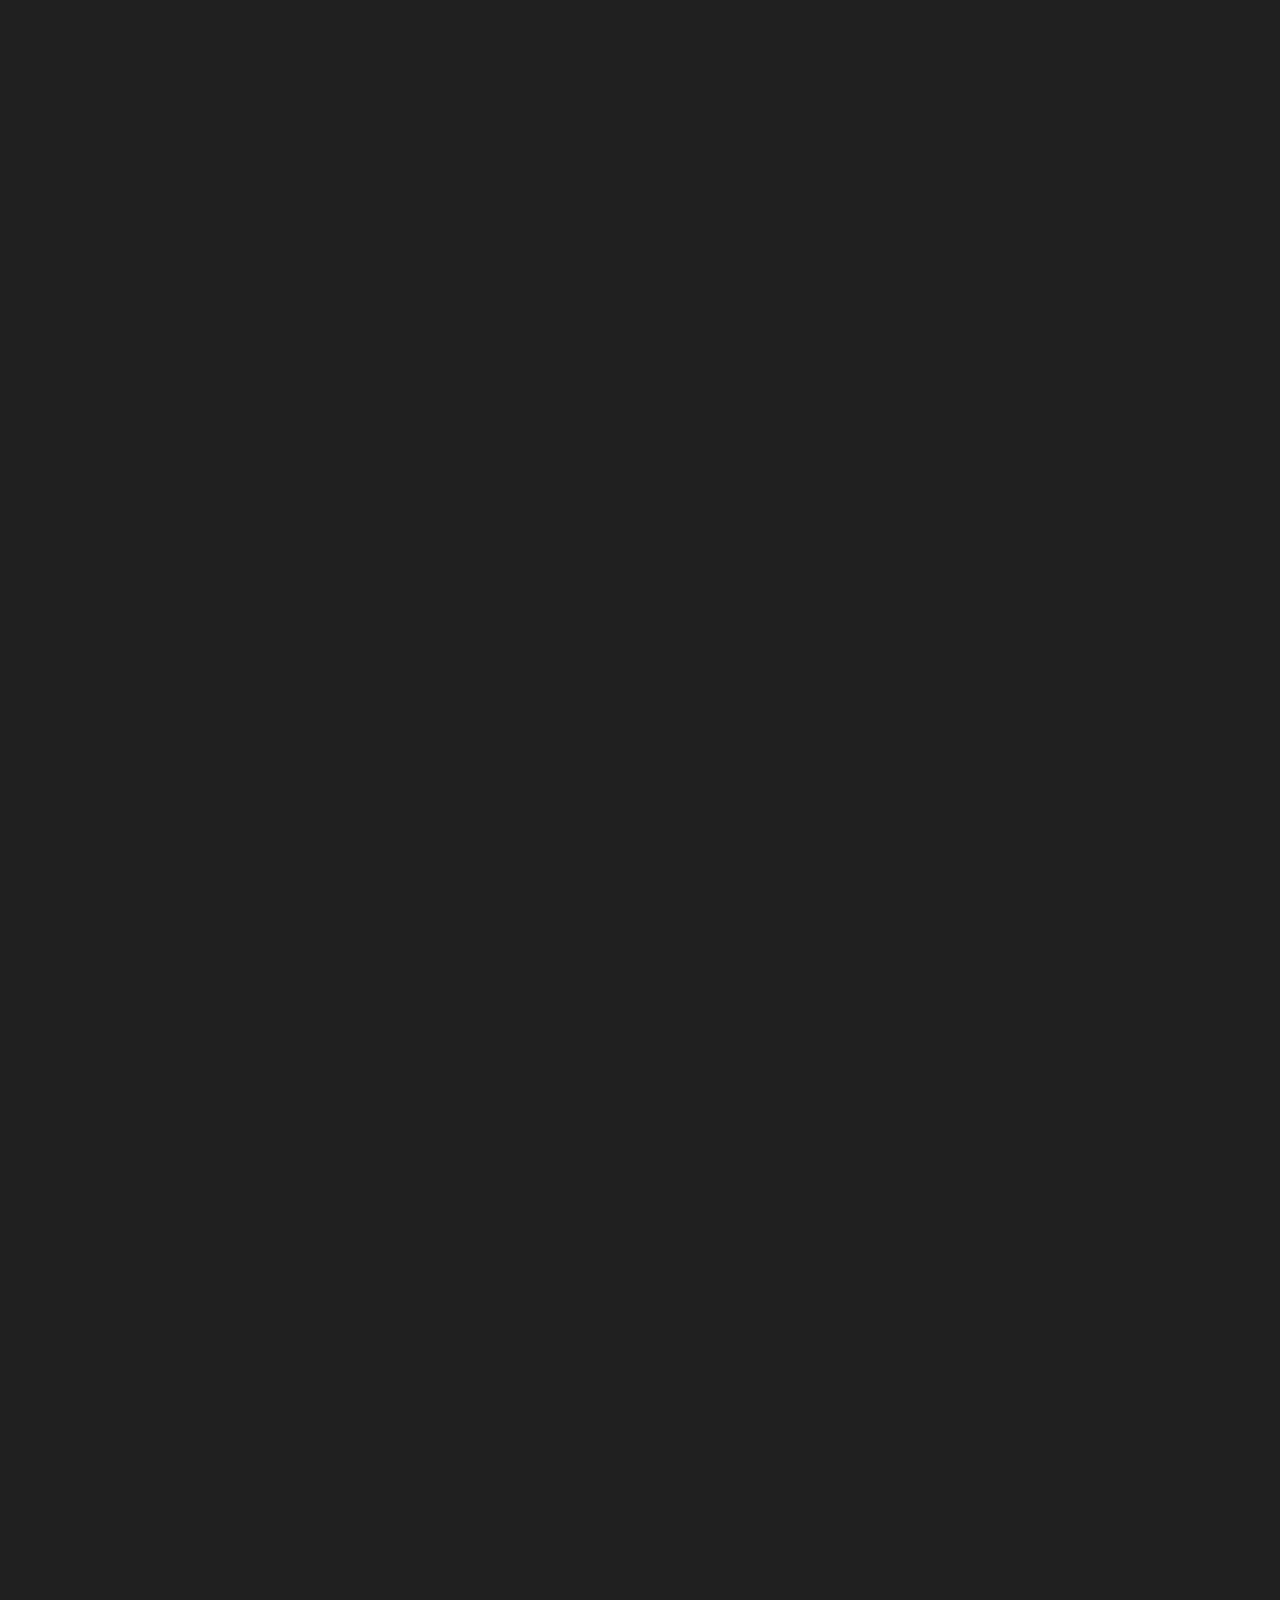
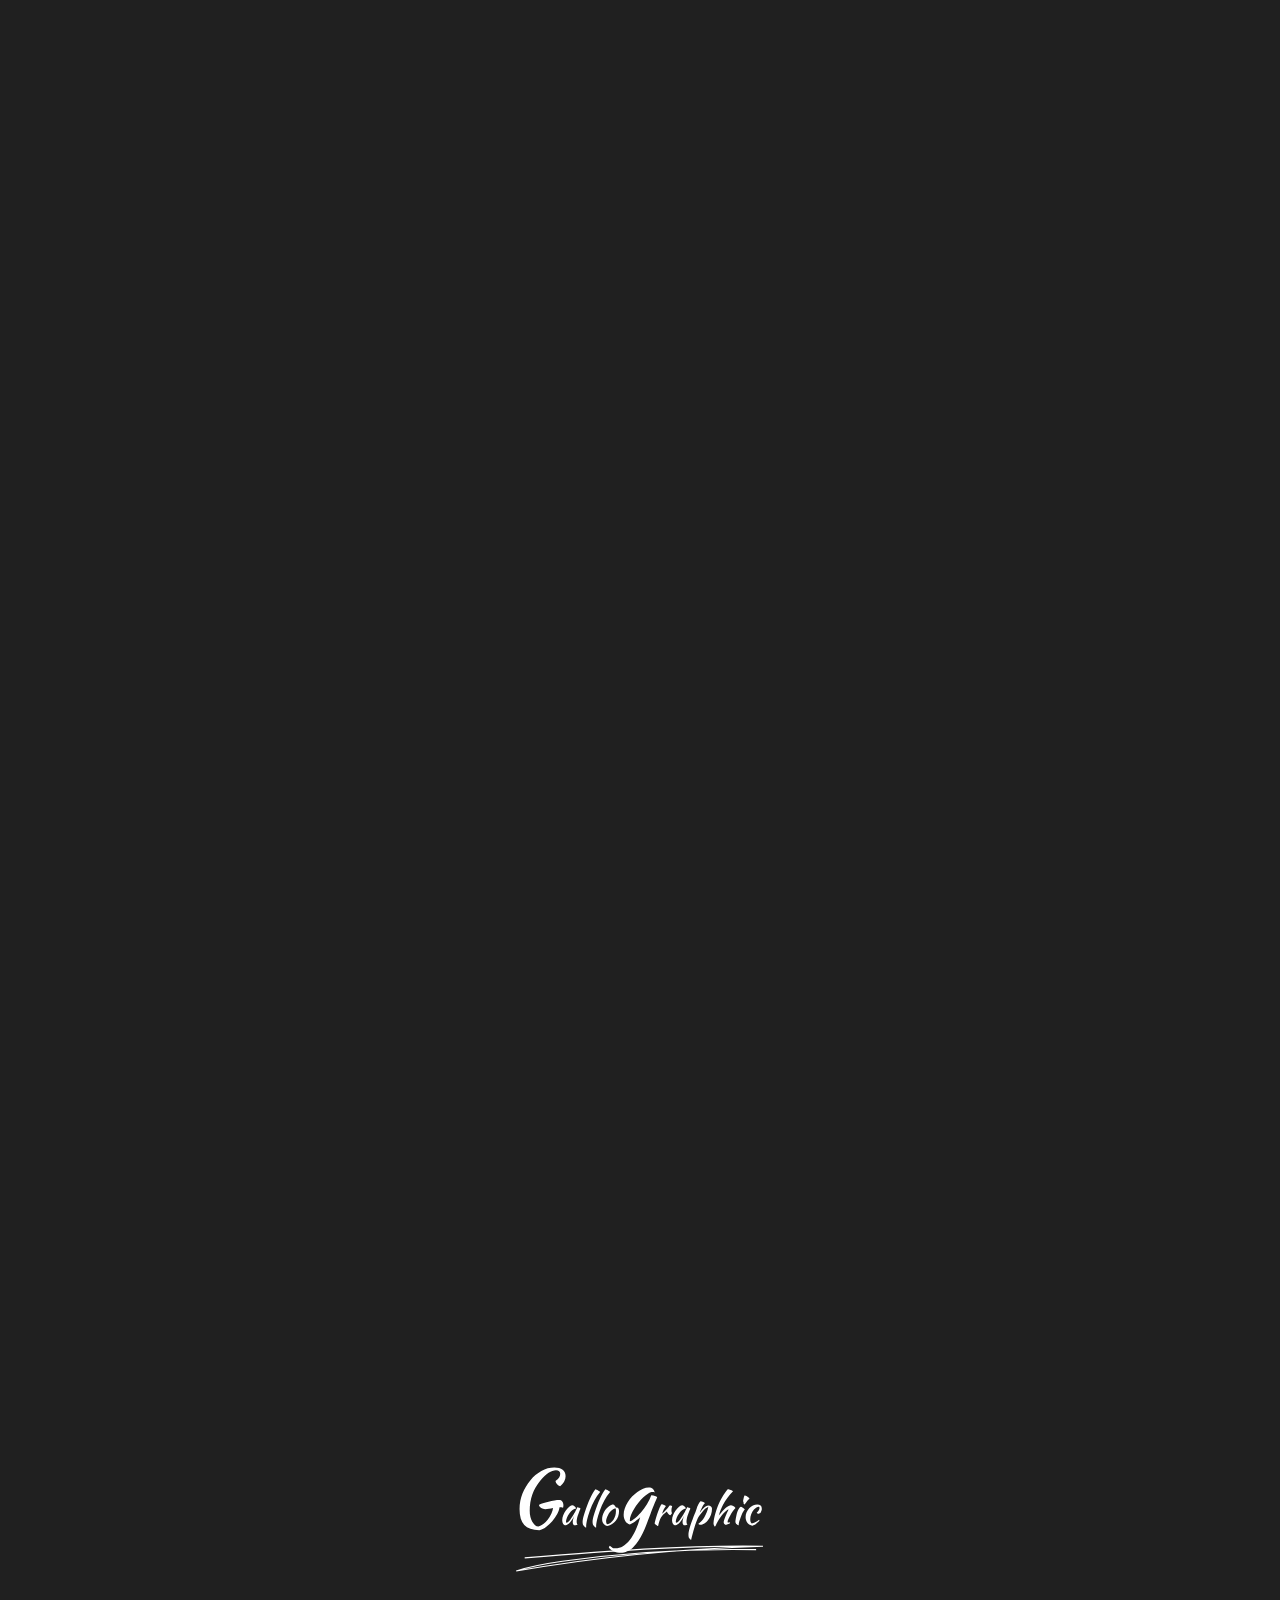
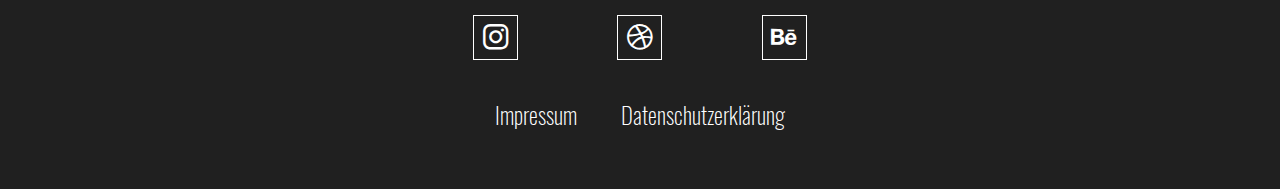
==== commit 7a14e096: "Design page ready_alpha" ====
--- a/index.html
+++ b/index.html
@@ -75,11 +75,7 @@
       <div class="photography__teaser_text" data-aos="fade-left">
         <h1>Photography</h1>
         <p>
-          Here I want to Show you my photo's that I made during trips and being
-          with Friends or just to Show you my surroundings like my Workspace.
-          Photography keeps me running, creative and also motivated to try and
-          discover new Things. So have a look about my current topics about my
-          photography!
+          Lorem ipsum dolor sit amet, consetetur sadipscing elitr, sed diam nonumy eirmod tempor invidunt ut labore et dolore magna aliquyam erat, sed diam voluptua. At vero eos et accusam et justo duo dolores et ea rebum. Stet clita kasd gubergren, no sea takimata sanctus est Loem ipsum dolor sit amet. Loem ipsum dolor sit amet, consetetur sadipscing elitr, sed diam nonumy eirmod tempor invidunt ut labore et dolore magna aliquyam erat, sed diam voluptua. At vero eos et accusam et justo duo dolores et ea rebum. Stet clita kasd gubergren, no sea takimata sanctus est Loem ipsum dolor sit amet.
         </p>
         <div class="teaser_text--button">
           <a href="photography.html">Check it out!</a>
@@ -90,11 +86,7 @@
       <div class="design__teaser_text" data-aos="fade-right">
         <h1>Design</h1>
         <p>
-          Occassionally I will upload some Design made by myself. As a media
-          Designer you have to Keep yourself motivated to be updated About new
-          Things and current design Trends. As I am still at the very beginning
-          I want to Show you some of my Designs that I created from time to
-          time.
+          Occassionally I will upload some Design made by myself. Lorem ipsum dolor sit amet, consetetur sadipscing elitr, sed diam nonumy eirmod tempor invidunt ut labore et dolore magna aliquyam erat, sed diam voluptua. At vero eos et accusam et justo duo dolores et ea rebum. Stet clita kasd gubergren, no sea takimata sanctus est Loem ipsum dolor sit amet. Loem ipsum dolor sit amet, consetetur sadipscing elitr, sed diam nonumy eirmod tempor invidunt ut labore et dolore magna aliquyam erat, sed diam voluptua. At vero eos et accusam et justo duo dolores et ea rebum. Stet clita kasd gubergren, no sea takimata sanctus est Loem ipsum dolor sit amet.
         </p>
         <div class="teaser_text--button">
           <a href="design.html">Check it out!</a>
@@ -163,7 +155,7 @@
           <h1>
           Impressum
         </h1>
-        <p>Loem ipsum dolor sit amet, consetetur sadipscing elitr, sed diam nonumy eirmod tempor invidunt ut labore et dolore magna aliquyam erat, sed diam voluptua. At vero eos et accusam et justo duo dolores et ea rebum. Stet clita kasd gubergren, no sea takimata sanctus est Loem ipsum dolor sit amet. Loem ipsum dolor sit amet, consetetur sadipscing elitr, sed diam nonumy eirmod tempor invidunt ut labore et dolore magna aliquyam erat, sed diam voluptua. At vero eos et accusam et justo duo dolores et ea rebum. Stet clita kasd gubergren, no sea takimata sanctus est Loem ipsum dolor sit amet.</p>
+        <p>Lorem ipsum dolor sit amet, consetetur sadipscing elitr, sed diam nonumy eirmod tempor invidunt ut labore et dolore magna aliquyam erat, sed diam voluptua. At vero eos et accusam et justo duo dolores et ea rebum. Stet clita kasd gubergren, no sea takimata sanctus est Loem ipsum dolor sit amet. Loem ipsum dolor sit amet, consetetur sadipscing elitr, sed diam nonumy eirmod tempor invidunt ut labore et dolore magna aliquyam erat, sed diam voluptua. At vero eos et accusam et justo duo dolores et ea rebum. Stet clita kasd gubergren, no sea takimata sanctus est Loem ipsum dolor sit amet.</p>
       </div>
       <div class="policy__info_content-box">
         <h1>
--- a/assets/css/home.css
+++ b/assets/css/home.css
@@ -373,9 +373,6 @@
   grid-column: 1/13;
 }
 
-.photography__teaser_pictures ul {
-}
-
 .photography__teaser_pictures ul li {
   height: 45px;
   filter: grayscale(1);
@@ -537,7 +534,7 @@
 }
 
 #design__teaser_3 {
-  background: url(../img/design/calendar.jpg) center center no-repeat;
+  background: url(../img/design/calendar/calendar01.jpg) center center no-repeat;
   background-size: cover;
 }
 
@@ -1015,7 +1012,7 @@
 }
 
 #design__teaser_3 {
-  background: url(../img/design/calendar.jpg) center center no-repeat;
+  background: url(../img/design/calendar/calendar01.jpg) center center no-repeat;
   background-size: 610%;
 }
 
@@ -1232,7 +1229,7 @@
 }
 
 #design__teaser_3 {
-background: url(../img/design/calendar.jpg) center center no-repeat;
+background: url(../img/design/calendar/calendar01.jpg) center center no-repeat;
 background-size: 630%;
 }
 
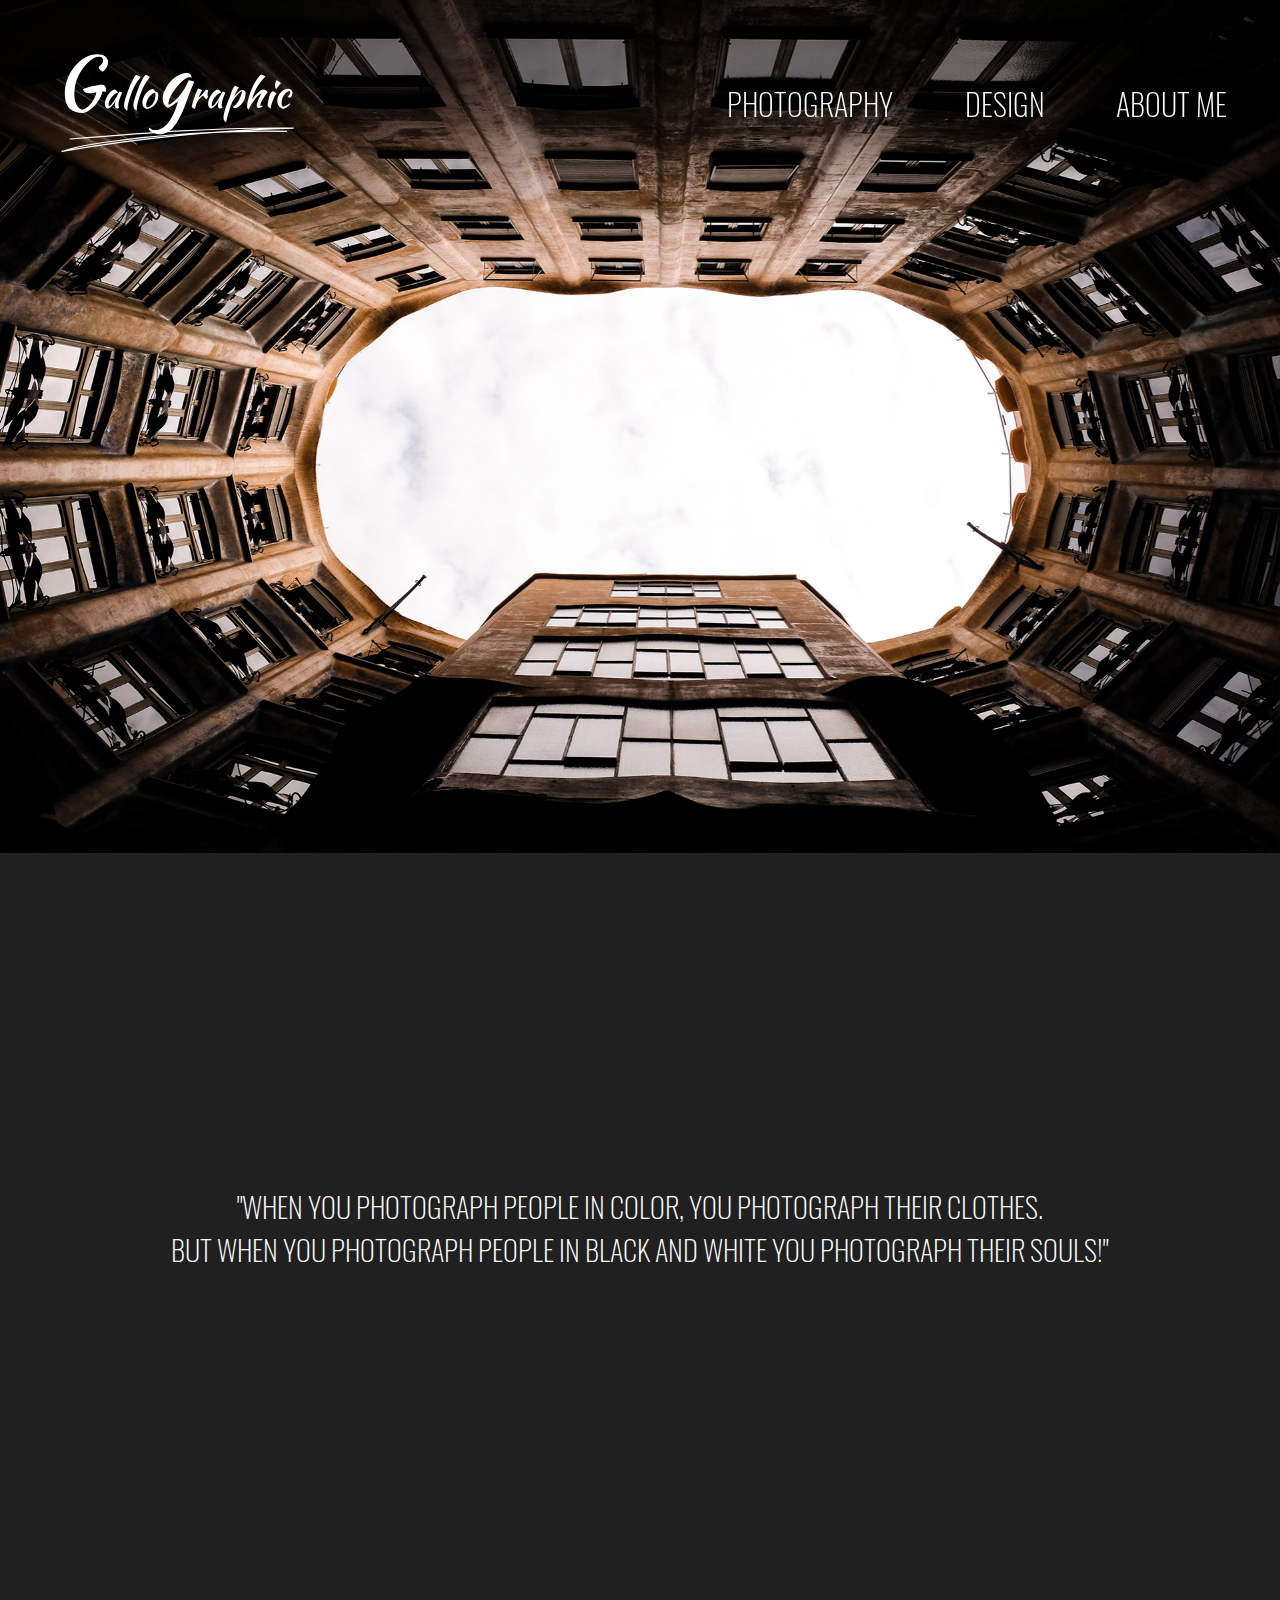
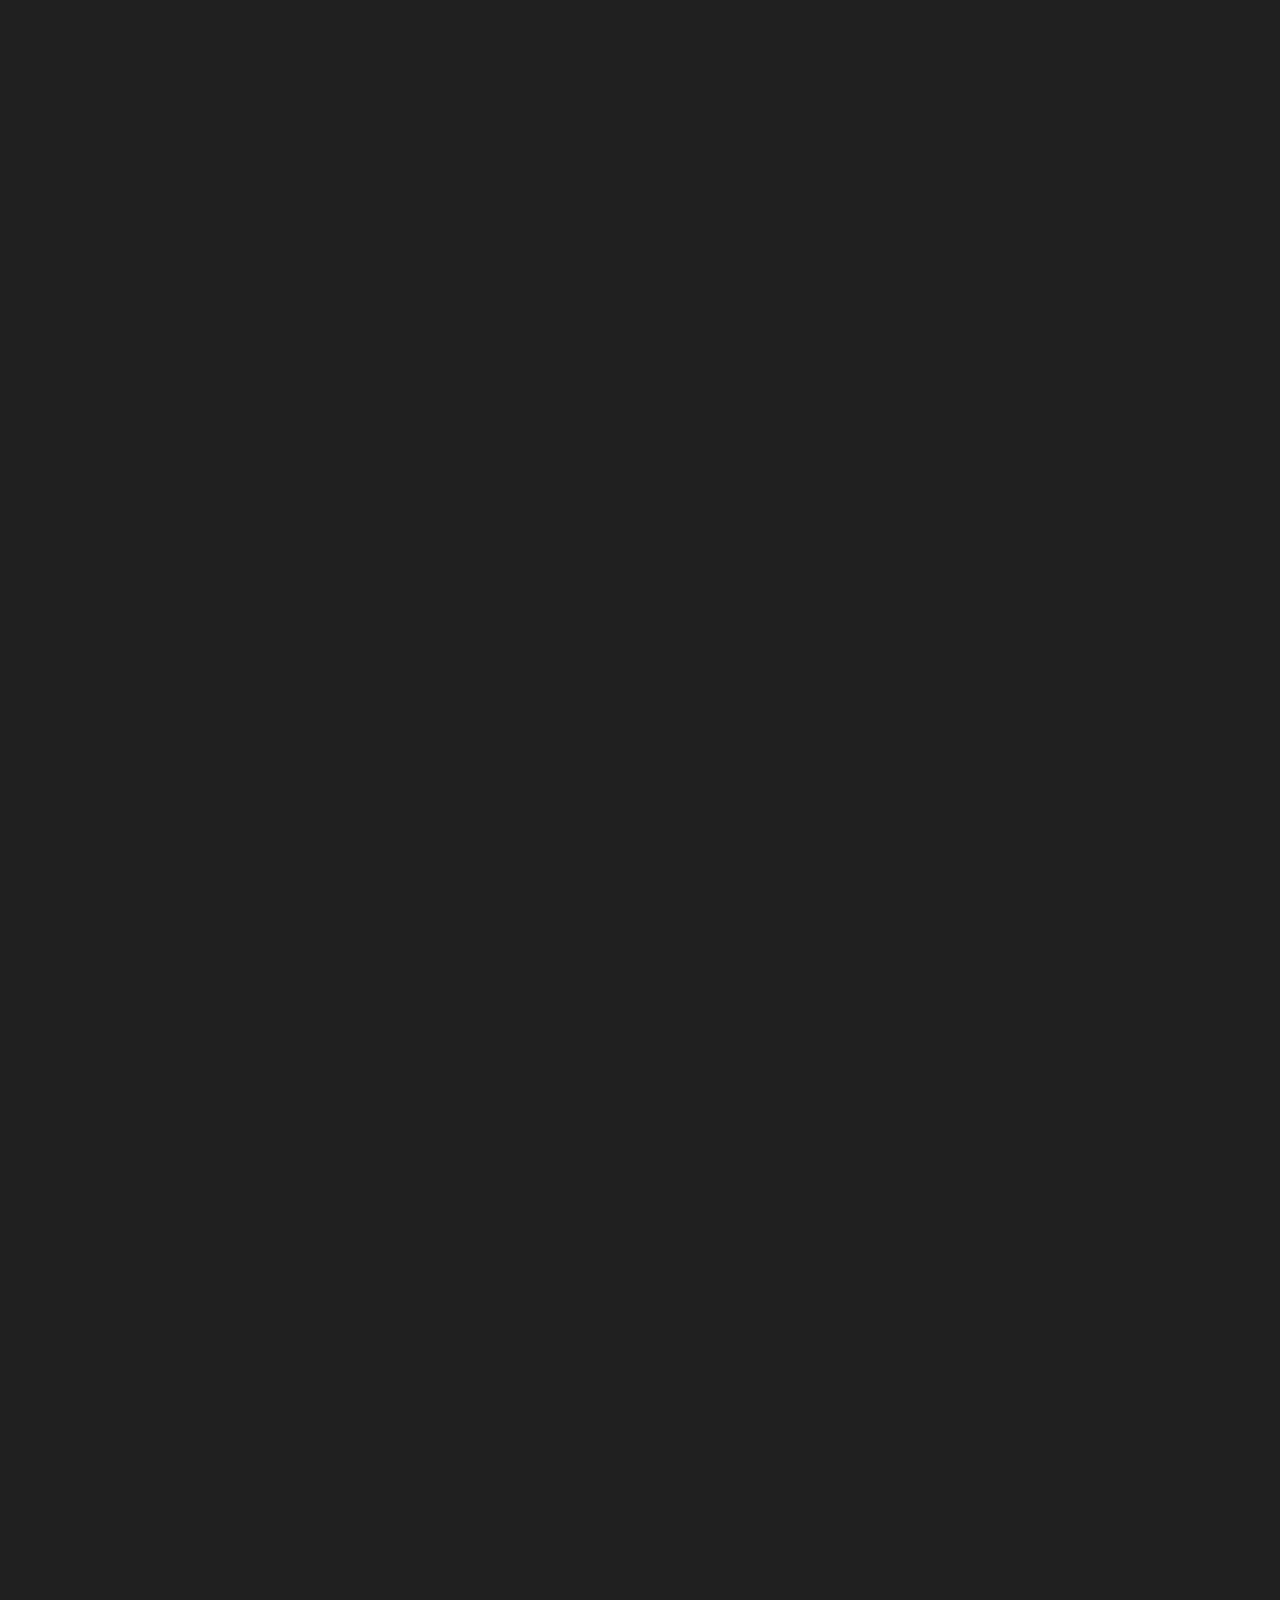
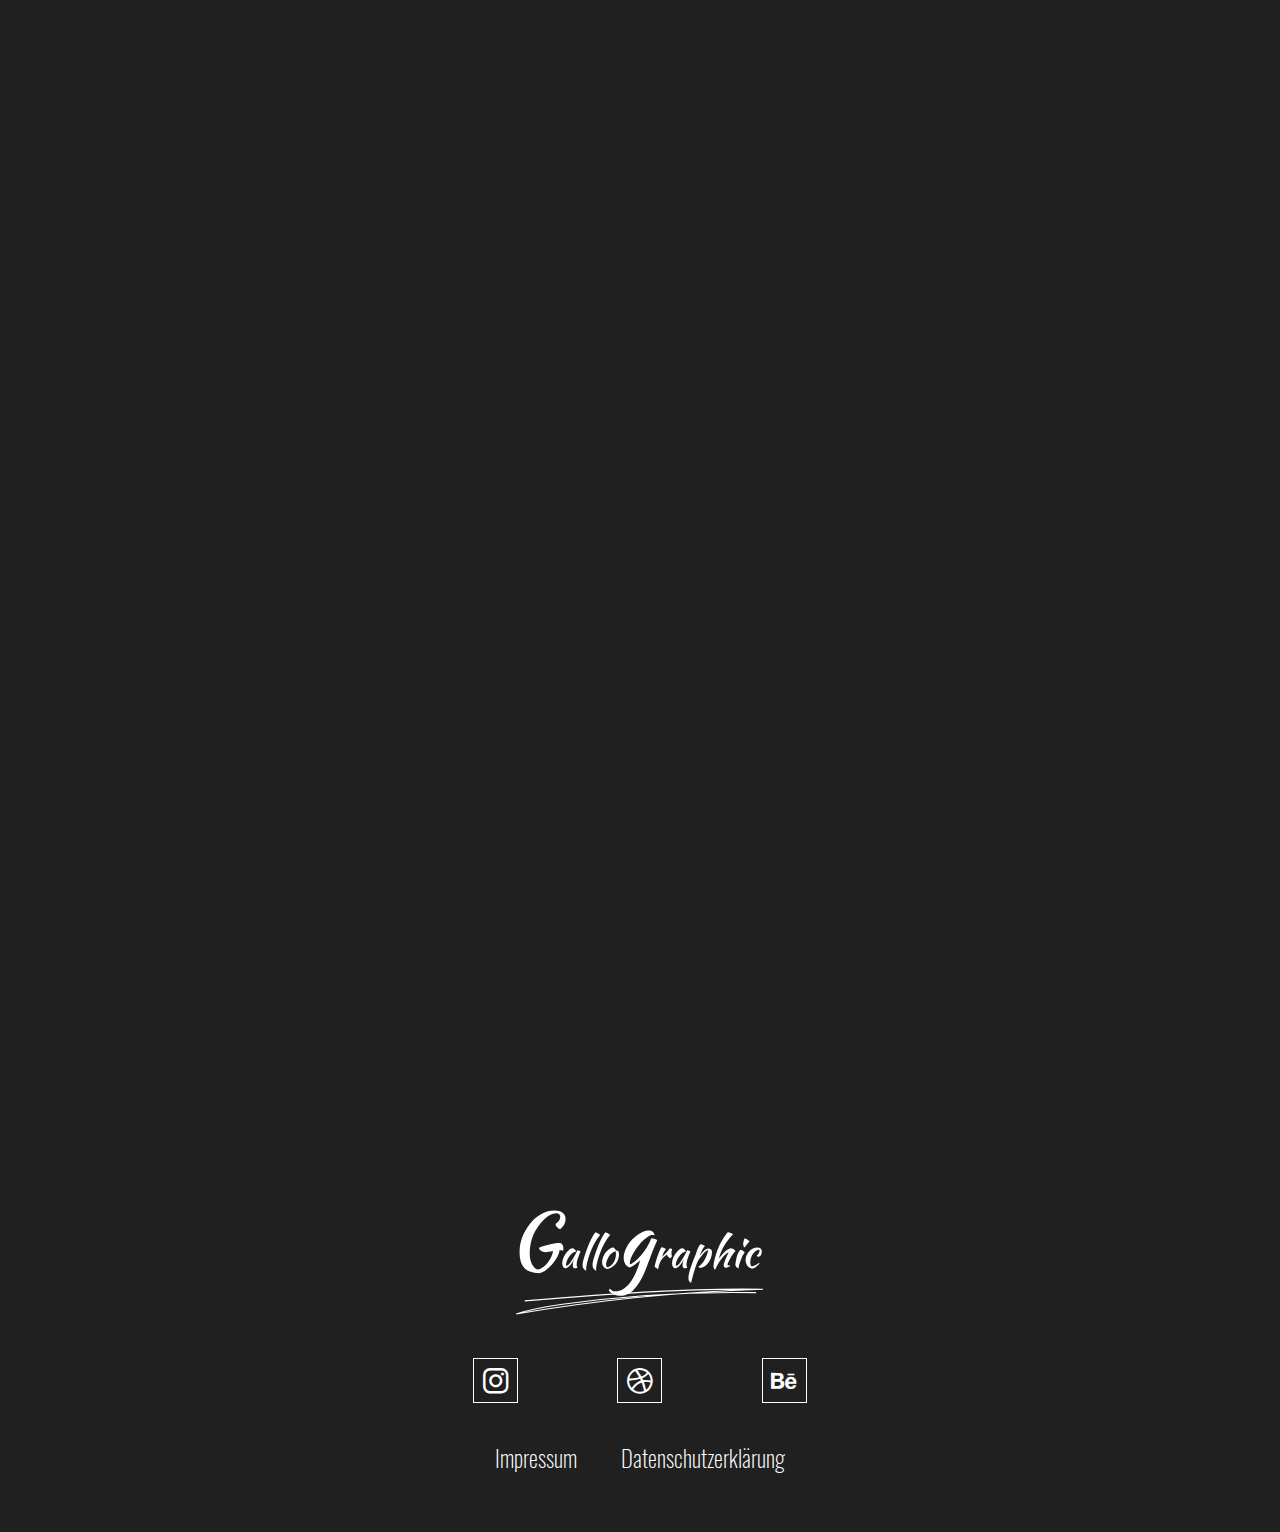
==== commit 14d6e4fd: "More Bug Fixes" ====
--- a/index.html
+++ b/index.html
@@ -75,7 +75,7 @@
       <div class="photography__teaser_text" data-aos="fade-left">
         <h1>Photography</h1>
         <p>
-          Lorem ipsum dolor sit amet, consetetur sadipscing elitr, sed diam nonumy eirmod tempor invidunt ut labore et dolore magna aliquyam erat, sed diam voluptua. At vero eos et accusam et justo duo dolores et ea rebum. Stet clita kasd gubergren, no sea takimata sanctus est Loem ipsum dolor sit amet. Loem ipsum dolor sit amet, consetetur sadipscing elitr, sed diam nonumy eirmod tempor invidunt ut labore et dolore magna aliquyam erat, sed diam voluptua. At vero eos et accusam et justo duo dolores et ea rebum. Stet clita kasd gubergren, no sea takimata sanctus est Loem ipsum dolor sit amet.
+          Here I want to Show you my photo's that I made during trips and being with Friends or just to Show you my surroundings like my Workspace. Photography keeps me running, creative and also motivated to try and discover new Things. So have a look about my current topics about my photography!
         </p>
         <div class="teaser_text--button">
           <a href="photography.html">Check it out!</a>
@@ -86,7 +86,7 @@
       <div class="design__teaser_text" data-aos="fade-right">
         <h1>Design</h1>
         <p>
-          Occassionally I will upload some Design made by myself. Lorem ipsum dolor sit amet, consetetur sadipscing elitr, sed diam nonumy eirmod tempor invidunt ut labore et dolore magna aliquyam erat, sed diam voluptua. At vero eos et accusam et justo duo dolores et ea rebum. Stet clita kasd gubergren, no sea takimata sanctus est Loem ipsum dolor sit amet. Loem ipsum dolor sit amet, consetetur sadipscing elitr, sed diam nonumy eirmod tempor invidunt ut labore et dolore magna aliquyam erat, sed diam voluptua. At vero eos et accusam et justo duo dolores et ea rebum. Stet clita kasd gubergren, no sea takimata sanctus est Loem ipsum dolor sit amet.
+          Occassionally I will upload some Design made by myself. As a media Designer you have to Keep yourself motivated to be updated About new Things and current design Trends. As I am still at the very beginning I want to Show you some of my Designs that I created from time to time.
         </p>
         <div class="teaser_text--button">
           <a href="design.html">Check it out!</a>
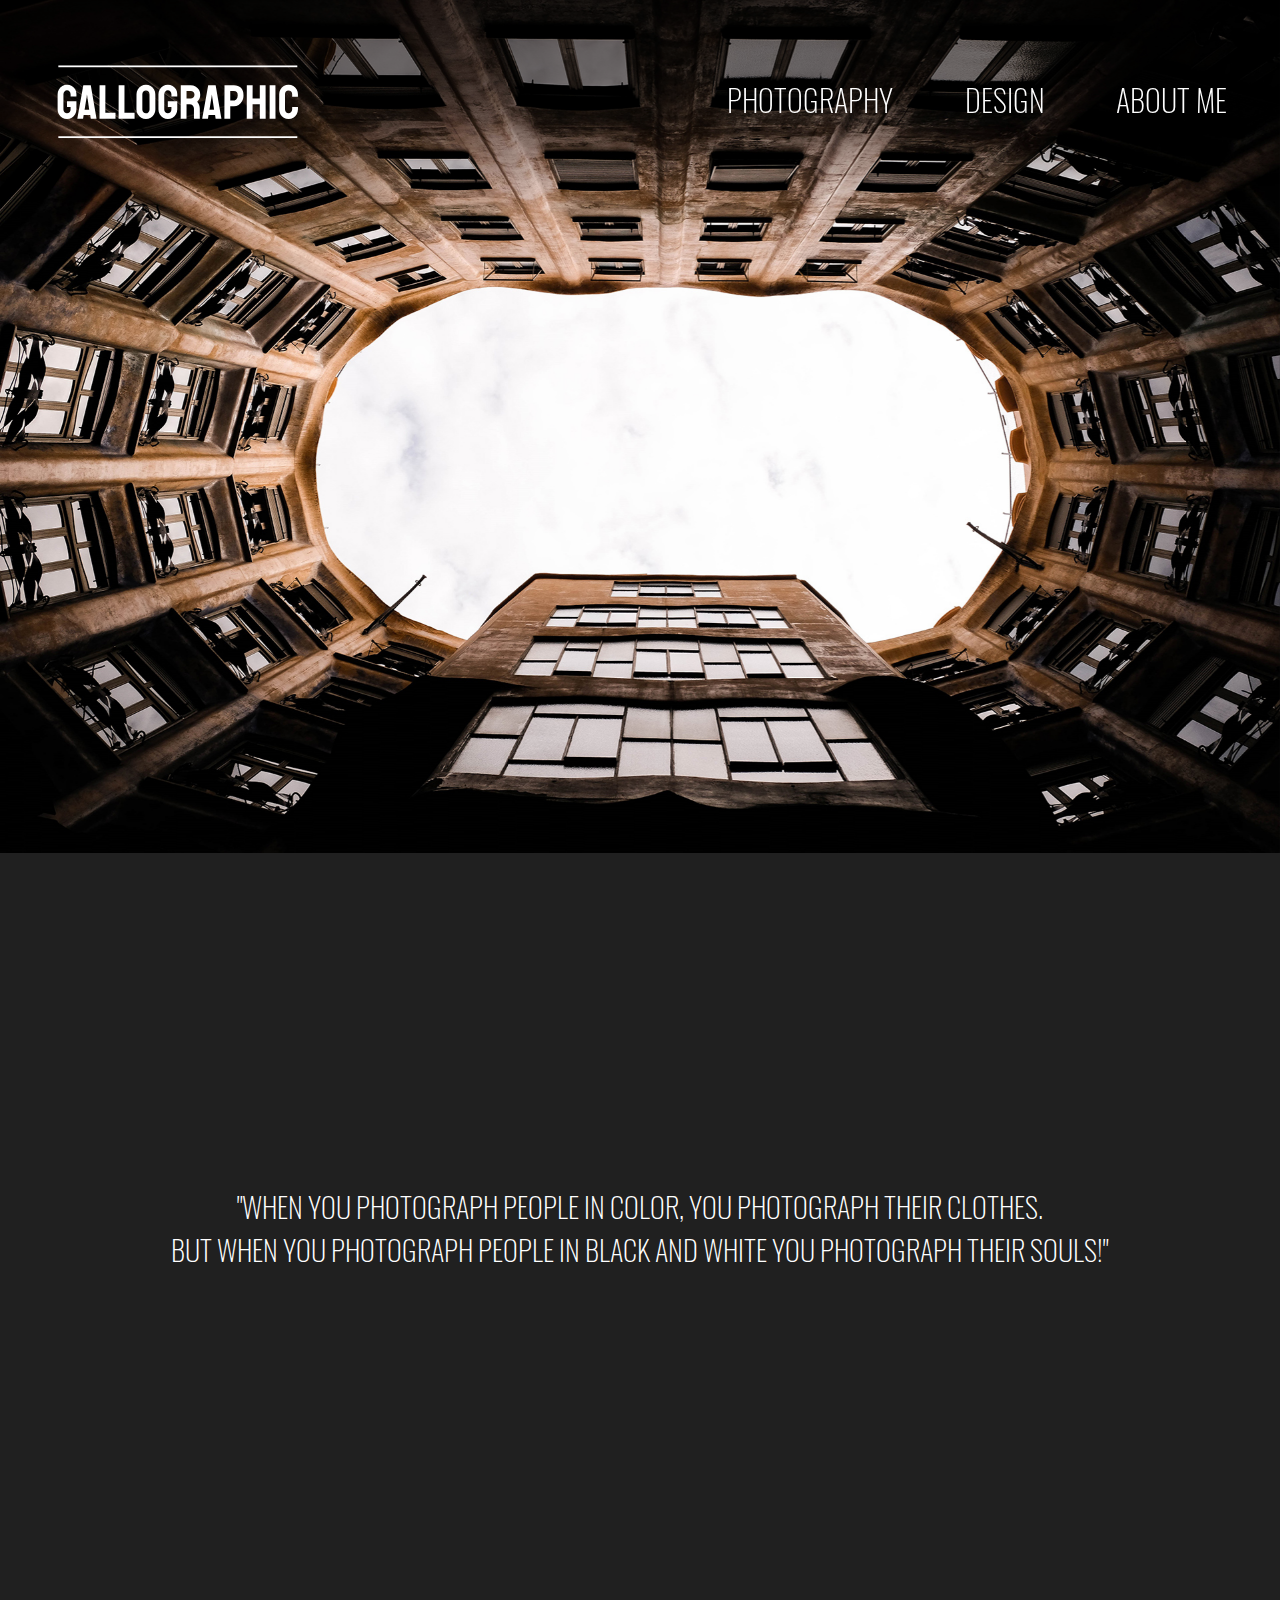
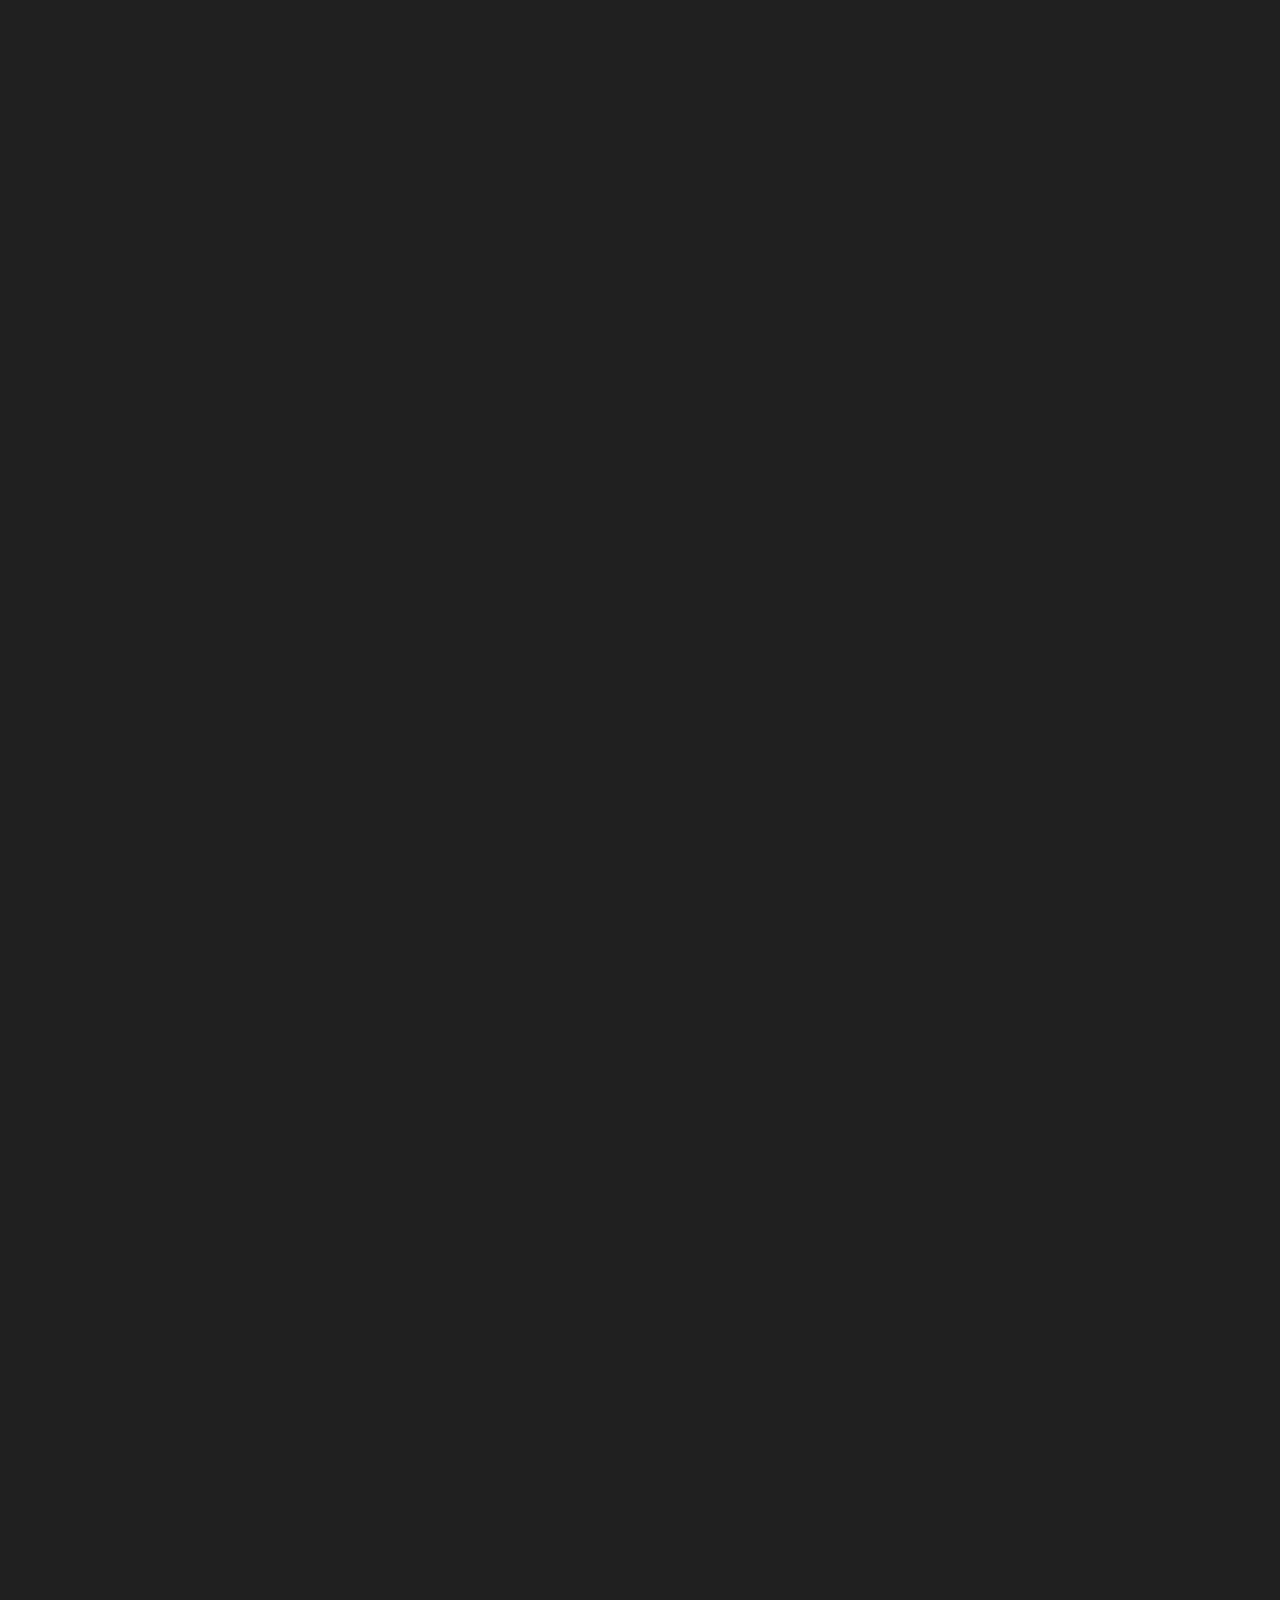
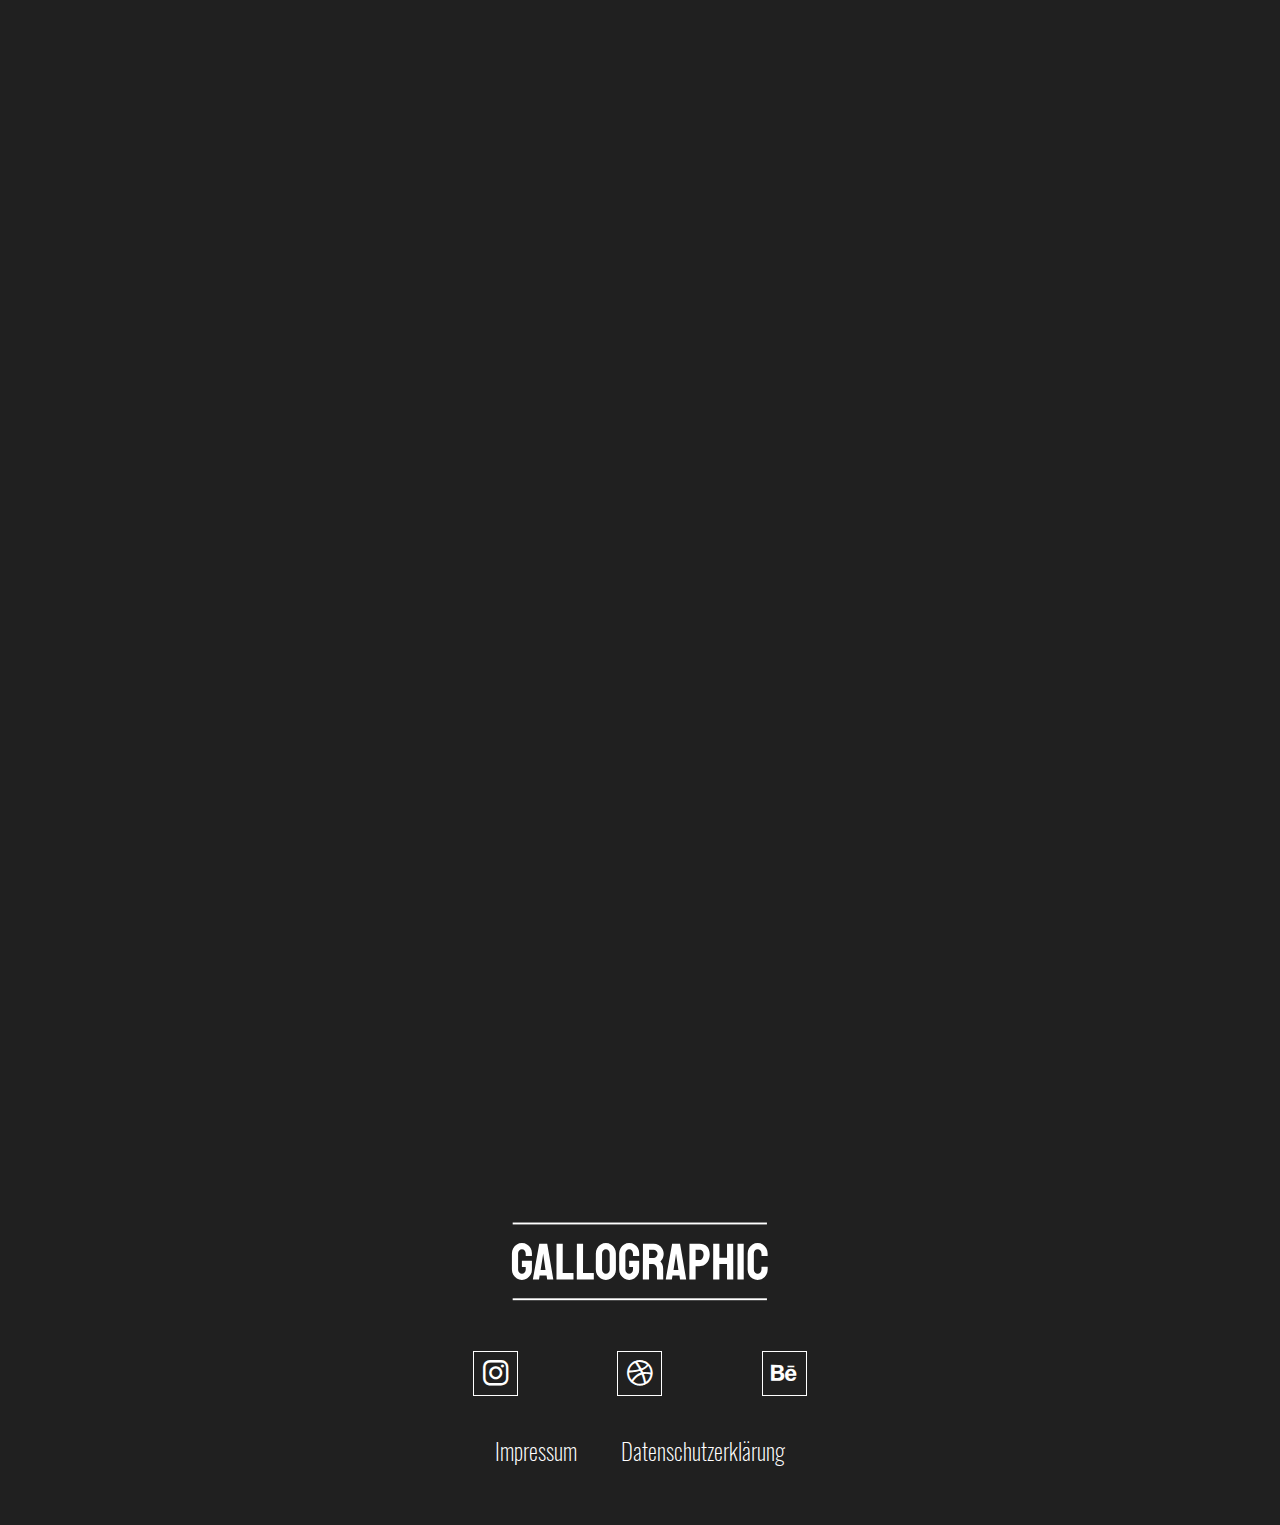
==== commit 5015fb75: "Logo redesign & impressum" ====
--- a/index.html
+++ b/index.html
@@ -4,13 +4,24 @@
     <meta charset="utf-8" />
     <meta name="viewport" content="width=device-width, initial-scale=1.0" />
     <title>Gallographic</title>
-    <link rel="shortcut icon" href="assets/img/favicon.ico" type="image/x-icon"/>
-    <link type="text/css" href="bootstrap-4.5.3-dist/css/bootstrap.min.css" rel="stylesheet" />
+    <link
+      rel="shortcut icon"
+      href="assets/img/favicon.ico"
+      type="image/x-icon"
+    />
+    <link
+      type="text/css"
+      href="bootstrap-4.5.3-dist/css/bootstrap.min.css"
+      rel="stylesheet"
+    />
     <link rel="icon" href="assets/img/favicon.ico" type="image/x-icon" />
     <link type="text/css" href="assets/css/home.css" rel="stylesheet" />
     <link type="text/css" href="assets/css/aos.css" rel="stylesheet" />
     <script type="text/javascript" src="assets/js/jquery-3.5.1.min.js"></script>
-    <script type="text/javascript" src="bootstrap-4.5.3-dist/js/bootstrap.bundle.min.js"></script>
+    <script
+      type="text/javascript"
+      src="bootstrap-4.5.3-dist/js/bootstrap.bundle.min.js"
+    ></script>
     <script type="text/javascript" src="assets/js/home.js"></script>
     <script type="text/javascript" src="assets/js/aos.js"></script>
   </head>
@@ -25,29 +36,43 @@
           <li></li>
         </ul>
       </div>
-        <ul class="menu">
-          <li>
-            <a href="photography.html">Photography</a>
-          </li>
-          <li>
-            <a href="design.html">Design</a>
-          </li>
-          <li>
-            <a href="about-me.html">About me</a>
-          </li>
-        </ul>
+      <ul class="menu">
+        <li>
+          <a href="photography.html">Photography</a>
+        </li>
+        <li>
+          <a href="design.html">Design</a>
+        </li>
+        <li>
+          <a href="about-me.html">About me</a>
+        </li>
+      </ul>
     </header>
 
-    <div id="headerImage" class="carousel slide carousel-fade" data-ride="carousel" data-touch="false">
+    <div
+      id="headerImage"
+      class="carousel slide carousel-fade"
+      data-ride="carousel"
+      data-touch="false"
+    >
       <div class="carousel-inner">
         <div class="carousel-item active">
-            <img src="assets/img/header/Headerbild01.jpg" class="d-block w-100" alt="...">
+          <img
+            src="assets/img/header/Headerbild01.jpg"
+            class="d-block w-100"
+            alt="..."
+          />
         </div>
         <div class="carousel-item">
-          <img src="assets/img/header/Headerbild02.jpg"" class="d-block w-100" alt="...">
+          <img src="assets/img/header/Headerbild02.jpg"" class="d-block w-100"
+          alt="...">
         </div>
         <div class="carousel-item">
-          <img src="assets/img/header/Headerbild03.jpg" class="d-block w-100" alt="...">
+          <img
+            src="assets/img/header/Headerbild03.jpg"
+            class="d-block w-100"
+            alt="..."
+          />
         </div>
       </div>
     </div>
@@ -75,7 +100,11 @@
       <div class="photography__teaser_text" data-aos="fade-left">
         <h1>Photography</h1>
         <p>
-          Here I want to Show you my photo's that I made during trips and being with Friends or just to Show you my surroundings like my Workspace. Photography keeps me running, creative and also motivated to try and discover new Things. So have a look about my current topics about my photography!
+          Here I want to Show you my photo's that I made during trips and being
+          with Friends or just to Show you my surroundings like my Workspace.
+          Photography keeps me running, creative and also motivated to try and
+          discover new Things. So have a look about my current topics about my
+          photography!
         </p>
         <div class="teaser_text--button">
           <a href="photography.html">Check it out!</a>
@@ -86,7 +115,11 @@
       <div class="design__teaser_text" data-aos="fade-right">
         <h1>Design</h1>
         <p>
-          Occassionally I will upload some Design made by myself. As a media Designer you have to Keep yourself motivated to be updated About new Things and current design Trends. As I am still at the very beginning I want to Show you some of my Designs that I created from time to time.
+          Occassionally I will upload some Design made by myself. As a media
+          Designer you have to Keep yourself motivated to be updated About new
+          Things and current design Trends. As I am still at the very beginning
+          I want to Show you some of my Designs that I created from time to
+          time.
         </p>
         <div class="teaser_text--button">
           <a href="design.html">Check it out!</a>
@@ -152,27 +185,66 @@
       </div>
       <div class="policy__info_content">
         <div class="policy__info_content-box">
-          <h1>
-          Impressum
-        </h1>
-        <p>Lorem ipsum dolor sit amet, consetetur sadipscing elitr, sed diam nonumy eirmod tempor invidunt ut labore et dolore magna aliquyam erat, sed diam voluptua. At vero eos et accusam et justo duo dolores et ea rebum. Stet clita kasd gubergren, no sea takimata sanctus est Loem ipsum dolor sit amet. Loem ipsum dolor sit amet, consetetur sadipscing elitr, sed diam nonumy eirmod tempor invidunt ut labore et dolore magna aliquyam erat, sed diam voluptua. At vero eos et accusam et justo duo dolores et ea rebum. Stet clita kasd gubergren, no sea takimata sanctus est Loem ipsum dolor sit amet.</p>
-      </div>
-      <div class="policy__info_content-box">
-        <h1>
-        Datenschutzerklärung
-      </h1>
-      <p>Loem ipsum dolor sit amet, consetetur sadipscing elitr, sed diam nonumy eirmod tempor invidunt ut labore et dolore magna aliquyam erat, sed diam voluptua. At vero eos et accusam et justo duo dolores et ea rebum. Stet clita kasd gubergren, no sea takimata sanctus est Loem ipsum dolor sit amet. Loem ipsum dolor sit amet, consetetur sadipscing elitr, sed diam nonumy eirmod tempor invidunt ut labore et dolore magna aliquyam erat, sed diam voluptua. At vero eos et accusam et justo duo dolores et ea rebum. Stet clita kasd gubergren, no sea takimata sanctus est Loem ipsum dolor sit amet.</p>
-    </div>
-    <div class="policy__info_content-box">
-      <h1>
-      Urherberrecht
-    </h1>
-    <p>Loem ipsum dolor sit amet, consetetur sadipscing elitr, sed diam nonumy eirmod tempor invidunt ut labore et dolore magna aliquyam erat, sed diam voluptua. At vero eos et accusam et justo duo dolores et ea rebum. Stet clita kasd gubergren, no sea takimata sanctus est Loem ipsum dolor sit amet. Loem ipsum dolor sit amet, consetetur sadipscing elitr, sed diam nonumy eirmod tempor invidunt ut labore et dolore magna aliquyam erat, sed diam voluptua. At vero eos et accusam et justo duo dolores et ea rebum. Stet clita kasd gubergren, no sea takimata sanctus est Loem ipsum dolor sit amet.</p>
-  </div>
-    </div>
+          <h1>Legal Disclosure</h1>
+          Information in accordance with Section 5 TMG
+          <br /><br />Meinelstraße 8<br />73479 Ellwangen<br />
+          <h2>Contact Information</h2>
+          Telephone: 01758335942<br />E-Mail:
+          <a href="mailto:stefan.gall08@gmail.com">stefan.gall08@gmail.com</a
+          ><br />Internet address:
+          <a href="semias.github.io" target="_blank">semias.github.io</a
+          ><br /><br />
+          <h2>Disclaimer</h2>
+          Accountability for content<br />
+          The contents of our pages have been created with the utmost care.
+          However, we cannot guarantee the contents' accuracy, completeness or
+          topicality. According to statutory provisions, we are furthermore
+          responsible for our own content on these web pages. In this matter,
+          please note that we are not obliged to monitor the transmitted or
+          saved information of third parties, or investigate circumstances
+          pointing to illegal activity. Our obligations to remove or block the
+          use of information under generally applicable laws remain unaffected
+          by this as per §§ 8 to 10 of the Telemedia Act (TMG).
+
+          <br /><br />Accountability for links<br />
+          Responsibility for the content of external links (to web pages of
+          third parties) lies solely with the operators of the linked pages. No
+          violations were evident to us at the time of linking. Should any legal
+          infringement become known to us, we will remove the respective link
+          immediately.<br /><br />Copyright<br />
+          Our web pages and their contents are subject to German copyright law.
+          Unless expressly permitted by law, every form of utilizing,
+          reproducing or processing works subject to copyright protection on our
+          web pages requires the prior consent of the respective owner of the
+          rights. Individual reproductions of a work are only allowed for
+          private use. The materials from these pages are copyrighted and any
+          unauthorized use may violate copyright laws.
+
+          <br /><br />
+          <i>Quelle: </i
+          ><a href="http://www.translate-24h.de" target="_blank"
+            >Übersetzungsdienst translate-24h.de</a
+          >
+          <br /><br />
+        </div>
+        <div class="policy__info_content-box">
+          <h1>Datenschutzerklärung</h1>
+          <p>
+            Loem ipsum dolor sit amet, consetetur sadipscing elitr, sed diam
+            nonumy eirmod tempor invidunt ut labore et dolore magna aliquyam
+            erat, sed diam voluptua. At vero eos et accusam et justo duo dolores
+            et ea rebum. Stet clita kasd gubergren, no sea takimata sanctus est
+            Loem ipsum dolor sit amet. Loem ipsum dolor sit amet, consetetur
+            sadipscing elitr, sed diam nonumy eirmod tempor invidunt ut labore
+            et dolore magna aliquyam erat, sed diam voluptua. At vero eos et
+            accusam et justo duo dolores et ea rebum. Stet clita kasd gubergren,
+            no sea takimata sanctus est Loem ipsum dolor sit amet.
+          </p>
+        </div>
+      </div>
     </section>
     <script>
       AOS.init();
     </script>
   </body>
-</html>+</html>
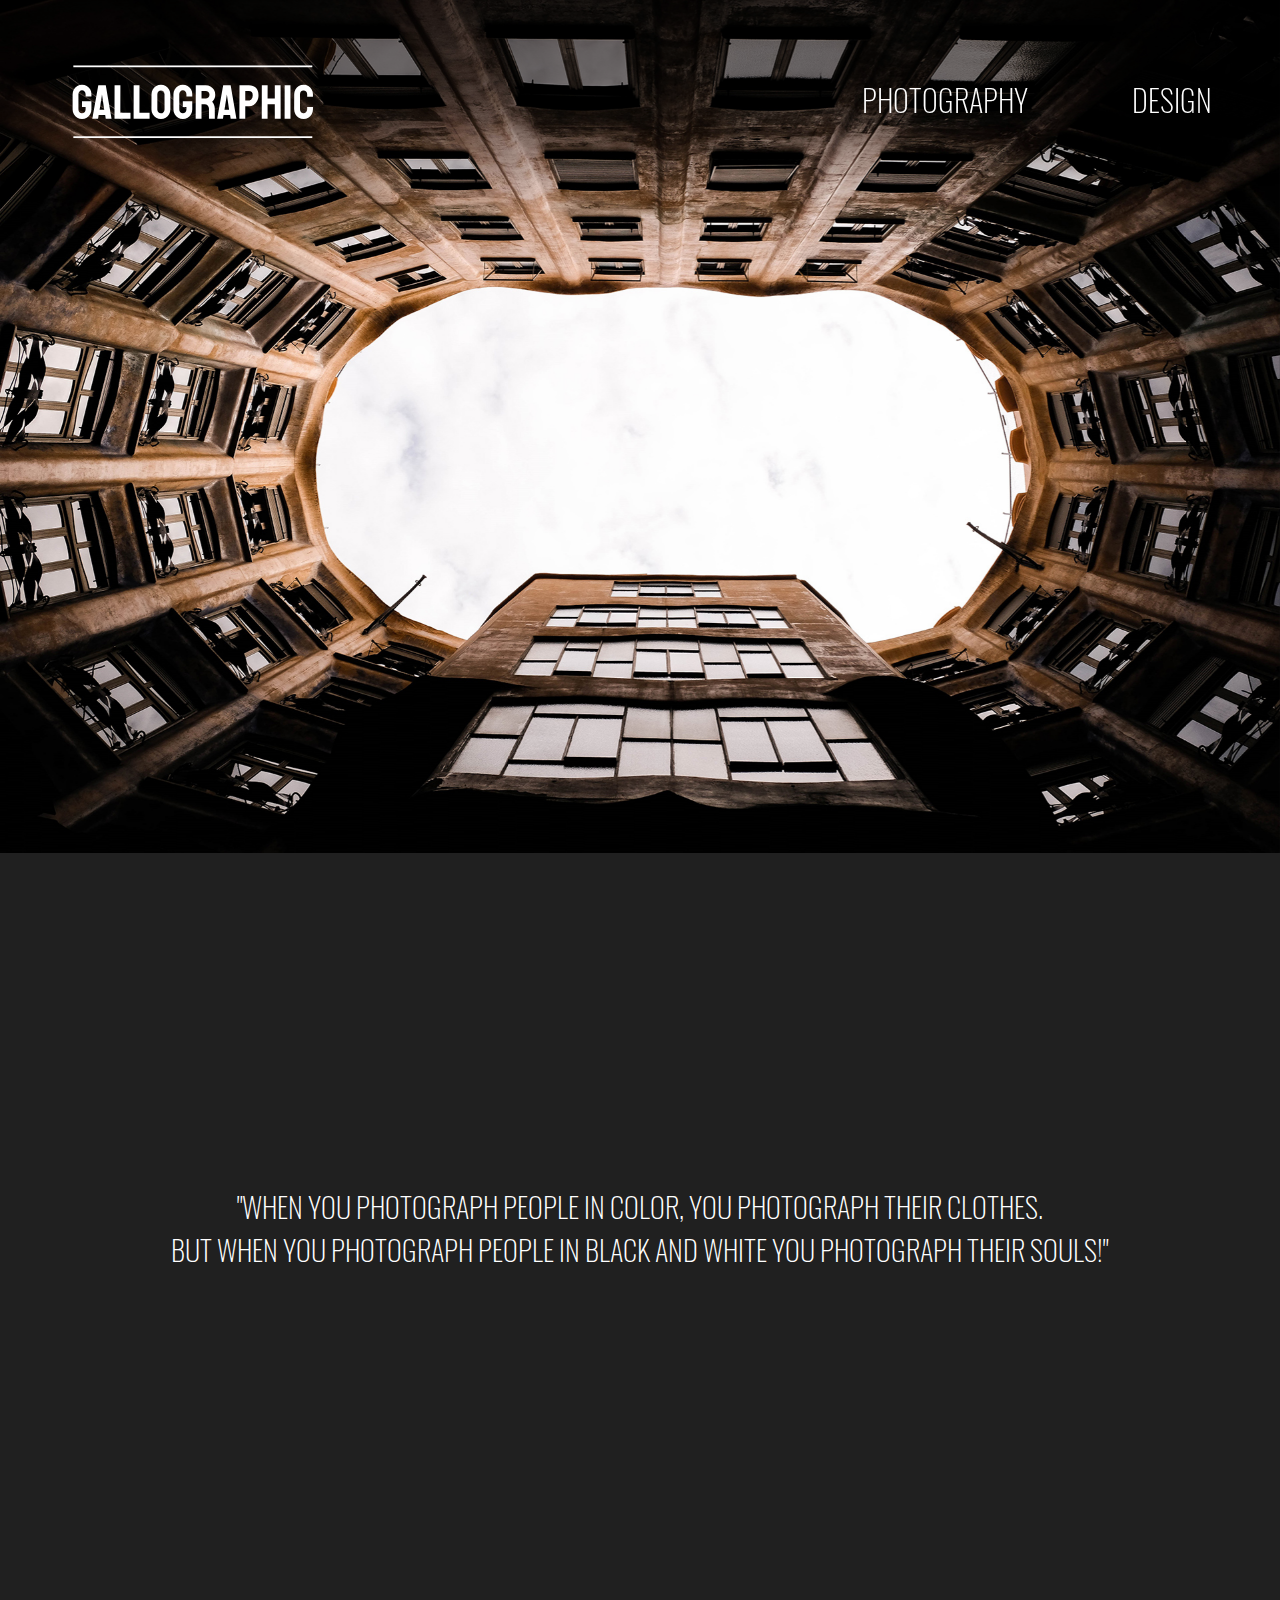
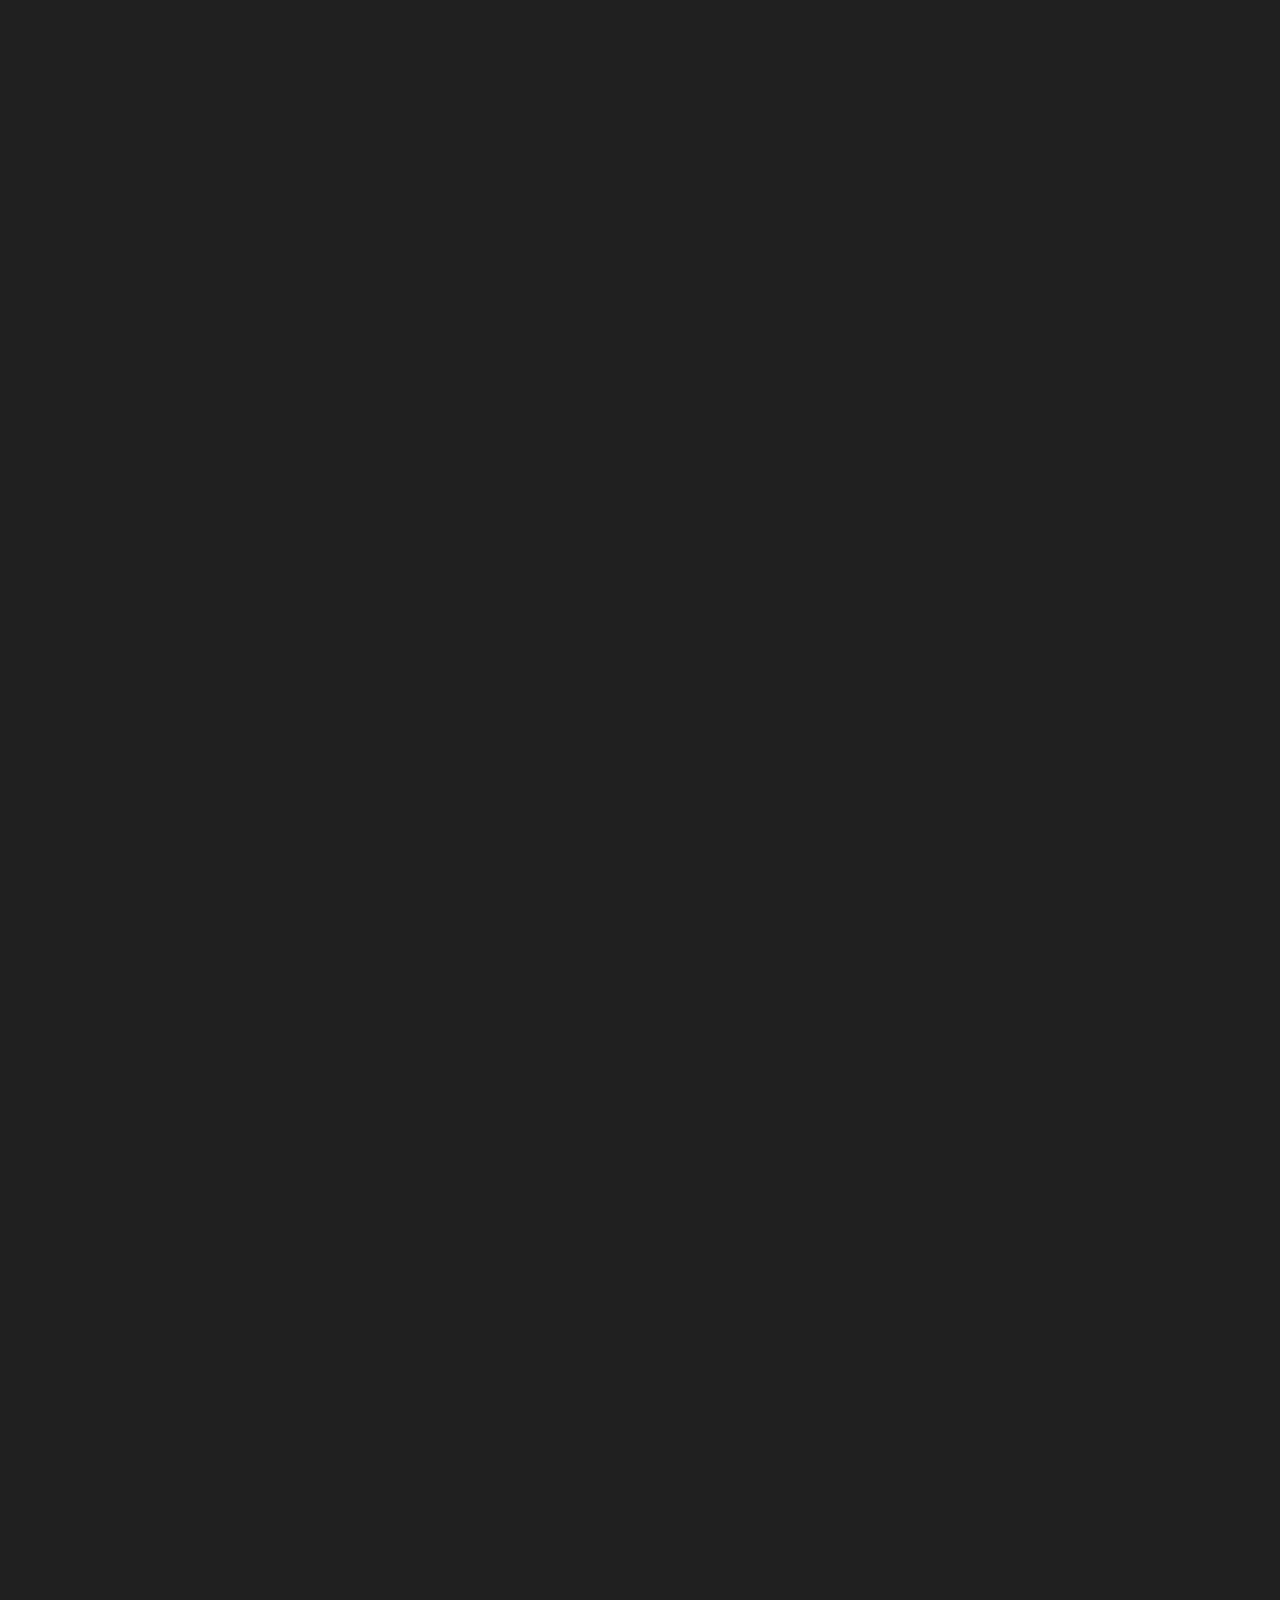
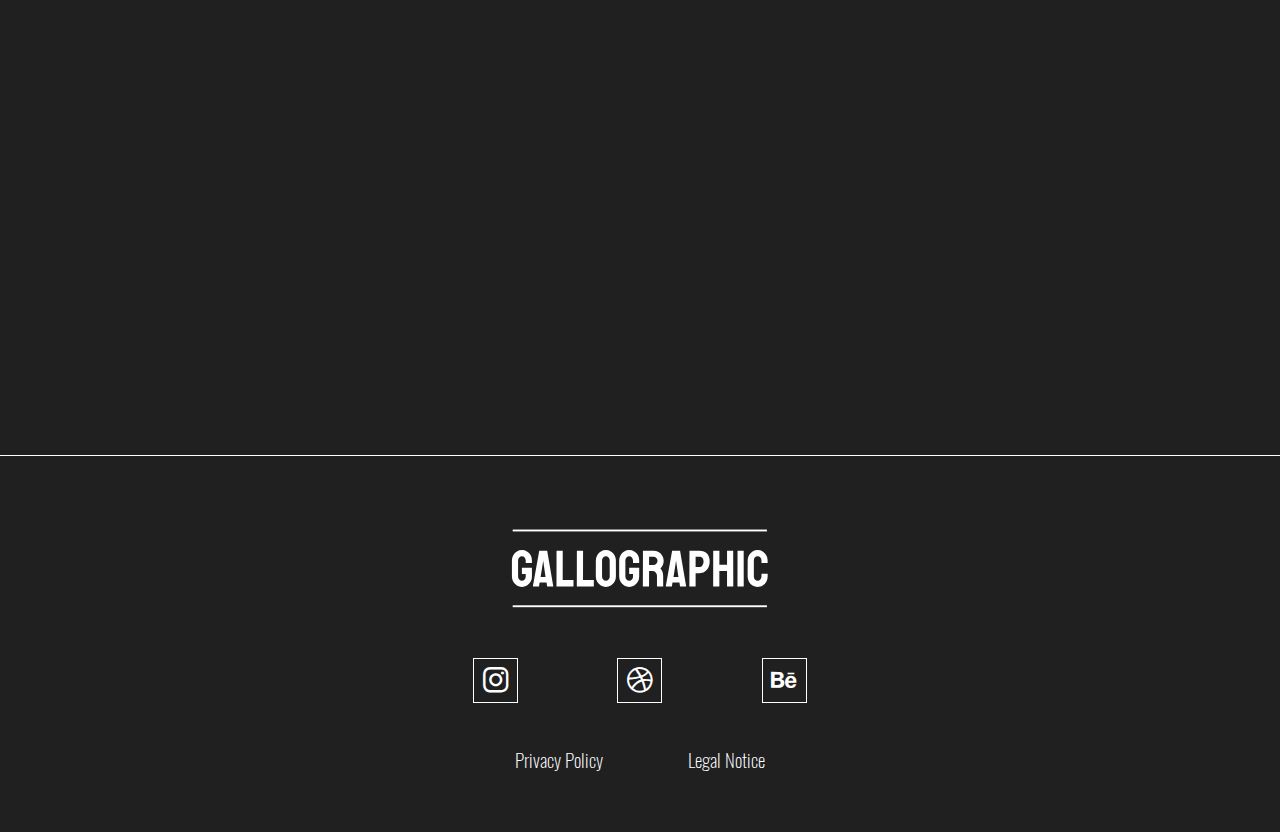
==== commit 2eb1c3ce: "finish before release" ====
--- a/index.html
+++ b/index.html
@@ -18,10 +18,7 @@
     <link type="text/css" href="assets/css/home.css" rel="stylesheet" />
     <link type="text/css" href="assets/css/aos.css" rel="stylesheet" />
     <script type="text/javascript" src="assets/js/jquery-3.5.1.min.js"></script>
-    <script
-      type="text/javascript"
-      src="bootstrap-4.5.3-dist/js/bootstrap.bundle.min.js"
-    ></script>
+    <script type="text/javascript" src="bootstrap-4.5.3-dist/js/bootstrap.bundle.min.js"></script>
     <script type="text/javascript" src="assets/js/home.js"></script>
     <script type="text/javascript" src="assets/js/aos.js"></script>
   </head>
@@ -29,7 +26,7 @@
   <body>
     <header class="header grid">
       <div class="header__logo" data-aos="fade-right">
-        <img src="assets/img/logo.svg" />
+        <img src="assets/img/logo.svg"/>
       </div>
       <div class="responsive__menu" data-aos="fade-left">
         <ul>
@@ -43,9 +40,9 @@
         <li>
           <a href="design.html">Design</a>
         </li>
-        <li>
+        <!-- <li>
           <a href="about-me.html">About me</a>
-        </li>
+        </li> -->
       </ul>
     </header>
 
@@ -77,15 +74,12 @@
       </div>
     </div>
 
-    <section class="quote grid">
+    <section class="aboutMe grid">
       <p>
         "When you photograph people in color, you photograph their clothes.<br />But
-        when you photograph people in Black and white you photograph their
+        when you photograph people in black and white you photograph their
         Souls!"
       </p>
-      <!-- <p>
-          Do what you love and you never have to work again.
-        </p> -->
     </section>
 
     <section class="photography grid">
@@ -100,10 +94,10 @@
       <div class="photography__teaser_text" data-aos="fade-left">
         <h1>Photography</h1>
         <p>
-          Here I want to Show you my photo's that I made during trips and being
-          with Friends or just to Show you my surroundings like my Workspace.
+          Here I want to show you my photos that I made during trips and being
+          with friends or just to show you my surroundings like my workspace.
           Photography keeps me running, creative and also motivated to try and
-          discover new Things. So have a look about my current topics about my
+          discover new things. So have a look about my current topics about my
           photography!
         </p>
         <div class="teaser_text--button">
@@ -115,10 +109,10 @@
       <div class="design__teaser_text" data-aos="fade-right">
         <h1>Design</h1>
         <p>
-          Occassionally I will upload some Design made by myself. As a media
-          Designer you have to Keep yourself motivated to be updated About new
-          Things and current design Trends. As I am still at the very beginning
-          I want to Show you some of my Designs that I created from time to
+          Occassionally I will upload some design made by myself. As a media
+          designer you have to keep yourself motivated to be updated about new
+          things and current design trends. As I am still at the very beginning
+          I want to show you some of my designs that I created from time to
           time.
         </p>
         <div class="teaser_text--button">
@@ -134,36 +128,22 @@
         </ul>
       </div>
     </section>
-    <section class="about grid" data-aos="fade-down">
-      <div class="about__teaser_text">
-        <h1>About me</h1>
-        <p>
-          So what About me? Maybe you are interested in whats my daylie
-          Motivation and what keeps me running to be excited About new
-          Things.<br />
-          Check out my Story!
-        </p>
-        <div class="about__teaser_text--button">
-          <a href="about-me.html">More</a>
-        </div>
-      </div>
-    </section>
 
     <footer class="footer grid">
       <div class="footer__social">
         <ul>
           <li class="instagram">
-            <a href="#" target="blank">
+            <a href="https://www.instagram.com/gallographic/" target="blank">
               <i class="icon-instagram"></i>
             </a>
           </li>
           <li class="dribbble">
-            <a href="#" target="blank">
+            <a href="https://dribbble.com/Gallographic" target="blank">
               <i class="icon-dribble"></i>
             </a>
           </li>
           <li class="behance">
-            <a href="#" target="blank">
+            <a href="https://www.behance.net/stefangall" target="blank">
               <i class="icon-behance"></i>
             </a>
           </li>
@@ -174,74 +154,66 @@
       </div>
       <div class="footer__policy">
         <ul>
-          <li>Impressum</li>
-          <li>Datenschutzerklärung</li>
+          <li><a class="notice" data-toggle="collapse" href="#collapseInfo" role="button" aria-expanded="false" aria-controls="collapseInfo">Privacy Policy</a></li>
+          <li><a class="policy" data-toggle="collapse" href="#collapseInfo" role="button" aria-expanded="false" aria-controls="collapseInfo">Legal Notice</a></li>
         </ul>
       </div>
     </footer>
-    <section class="policy__info grid">
-      <div class="policy__info_close">
+    <section class="policy__info grid collapse" id="collapseInfo">
+      <!-- <div class="policy__info_close" data-toggle="collapse">
         <span>X</span>
-      </div>
+      </div> -->
+      <button class="policy__info_close" type="button" data-toggle="collapse" data-target="#collapseInfo" aria-expanded="false" aria-controls="collapseInfo">
+        X
+      </button>
       <div class="policy__info_content">
         <div class="policy__info_content-box">
-          <h1>Legal Disclosure</h1>
-          Information in accordance with Section 5 TMG
-          <br /><br />Meinelstraße 8<br />73479 Ellwangen<br />
-          <h2>Contact Information</h2>
-          Telephone: 01758335942<br />E-Mail:
-          <a href="mailto:stefan.gall08@gmail.com">stefan.gall08@gmail.com</a
-          ><br />Internet address:
-          <a href="semias.github.io" target="_blank">semias.github.io</a
-          ><br /><br />
-          <h2>Disclaimer</h2>
-          Accountability for content<br />
-          The contents of our pages have been created with the utmost care.
-          However, we cannot guarantee the contents' accuracy, completeness or
-          topicality. According to statutory provisions, we are furthermore
-          responsible for our own content on these web pages. In this matter,
-          please note that we are not obliged to monitor the transmitted or
-          saved information of third parties, or investigate circumstances
-          pointing to illegal activity. Our obligations to remove or block the
-          use of information under generally applicable laws remain unaffected
-          by this as per §§ 8 to 10 of the Telemedia Act (TMG).
-
-          <br /><br />Accountability for links<br />
-          Responsibility for the content of external links (to web pages of
-          third parties) lies solely with the operators of the linked pages. No
-          violations were evident to us at the time of linking. Should any legal
-          infringement become known to us, we will remove the respective link
-          immediately.<br /><br />Copyright<br />
-          Our web pages and their contents are subject to German copyright law.
-          Unless expressly permitted by law, every form of utilizing,
-          reproducing or processing works subject to copyright protection on our
-          web pages requires the prior consent of the respective owner of the
-          rights. Individual reproductions of a work are only allowed for
-          private use. The materials from these pages are copyrighted and any
-          unauthorized use may violate copyright laws.
-
-          <br /><br />
-          <i>Quelle: </i
-          ><a href="http://www.translate-24h.de" target="_blank"
-            >Übersetzungsdienst translate-24h.de</a
-          >
-          <br /><br />
-        </div>
+          <h1>Privacy Policy</h1>
+          <h2>Introduction</h2>
+          <p>With the following data protection declaration, we would like to inform you about the types of your personal data (hereinafter also referred to as "data" for short) that we process, for what purposes and to what extent. The privacy policy applies to all processing of personal data carried out by us, both in the context of the provision of our services and in particular on our websites, in mobile applications and within external online presences, such as our social media profiles (hereinafter collectively referred to as "Online Offerings").</p>
+          <p>The terms used are not gender-specific.</p>
+          <p>As of 29. March 2021</p><h2>Content Overview</h2> <ul class="index"><li><a class="index-link" href="#m14">Introduction</a></li><li><a class="index-link" href="#m3">Responsible</a></li><li><a class="index- link" href="#mOverview">Overview of processing operations</a></li><li><a class="index-link" href="#m13">Applicable legal bases</a></li><li><a class="index-link" href="#m27">Security measures</a></li><li><a class="index- link" href="#m225">Provision of the online offer and web hosting</a></li><li><a class="index-link" href="#m328">Plugins and embedded functions as well as content</a></li><li><a class="index- link" href="#m15">Change and update privacy policy</a></li><li><a class="index-link" href="#m10">Rights of data subjects</a></li></ul><h2 id="m3">Responsible</h2><p>Stefan Gall<br>Meinelstr. 8<br>73479 Ellwangen<br>Germany</p>
+          <p>Email address: <a href="mailto:stefan.gall08@gmail.com">stefan.gall08@gmail.com.</a></p>
+          <h2 id="mOverview">Overview of processing</h2><p>The following overview summarizes the types of data processed and the purposes of their processing, and refers to the data subjects.</p><h3>Types of data processed.</h3>
+          <ul><li>Content data (e.g. input in online forms).</li><li>Meta/communication data (e.g. device information, IP addresses).</li><li>Use data (e.g. websites visited, interest in content, access times).</li></ul><h3>Categories of data subjects</h3><ul><li>Users (e.g. website visitors, users of online services). </li></ul><h3>Purposes of processing</h3><ul><li>Provision of our online offer and user-friendliness.</li><li>Provision of contractual services and customer service.</li></ul><h3 id="m13">Relevant legal bases</h3><p>The following is an overview of the legal bases of the GDPR on the basis of which we process personal data. Please note that in addition to the provisions of the GDPR, national data protection regulations may apply in your or our country of residence or domicile. Furthermore, should more specific legal bases be decisive in individual cases, we will inform you of these in the data protection declaration.</p>
+           <ul><li><strong>Rightful interests (Art. 6 para. 1 p. 1 lit. f. DSGVO)</strong> - Processing is necessary to protect the legitimate interests of the controller or a third party, unless such interests are overridden by the interests or fundamental rights and freedoms of the data subject which require the protection of personal data.</li></ul><p><strong>National data protection regulations in Germany</strong>: In addition to the data protection regulations of the General Data Protection Regulation, national regulations on data protection in Germany apply. These include, in particular, the Act on Protection against Misuse of Personal Data in Data Processing (Federal Data Protection Act - BDSG). In particular, the BDSG contains special regulations on the right to information, the right to erasure, the right to object, the processing of special categories of personal data, processing for other purposes and transmission, as well as automated decision-making in individual cases, including profiling. Furthermore, it regulates data processing for employment purposes (Section 26 BDSG), in particular with regard to the establishment, implementation or termination of employment relationships as well as the consent of employees. Furthermore, state data protection laws of the individual federal states may apply.</p>
+           <h2 id="m27">Security measures</h2><p>We take appropriate technical and organizational measures to ensure a level of protection appropriate to the risk, in accordance with the law, taking into account the state of the art, the cost of implementation and the nature, scope, context and purposes of the processing, as well as the various probabilities of occurrence and the level of risk to the rights and freedoms of natural persons.</p>
+           <p>Measures include, in particular, ensuring the confidentiality, integrity, and availability of data by controlling physical and electronic access to data as well as access to, entry into, disclosure of, assurance of availability of, and segregation of data concerning them. Furthermore, we have established procedures to ensure the exercise of data subjects' rights, the deletion of data, and responses to data compromise. Furthermore, we take the protection of personal data into account as early as the development or selection of hardware, software as well as procedures in accordance with the principle of data protection, through technology design and through data protection-friendly default settings.</p>
+           <p><strong>SSL encryption (https)</strong>: To protect your data transmitted via our online offer, we use SSL encryption. You can recognize such encrypted connections by the prefix https:// in the address line of your browser.</p>
+           <h2 id="m225">Provision of the online offer and web hosting</h2><p>In order to be able to provide our online offer securely and efficiently, we use the services of one or more web hosting providers from whose servers (or servers managed by them) the online offer can be accessed. For these purposes, we may use infrastructure and platform services, computing capacity, storage space and database services as well as security services and technical maintenance services.</p>
+           <p>The data processed in the course of providing the hosting service may include all information relating to the users of our online service, which is generated in the course of use and communication. This regularly includes the IP address, which is necessary to be able to deliver the content of online offers to browsers, and all entries made within our online offer or from websites.</p>
+           <p><strong>Collection of access data and log files</strong>: We ourselves (or our web hosting provider) collect data on each access to the server (so-called server log files). The server log files may include the address and name of the web pages and files accessed, date and time of access, data volumes transferred, notification of successful access, browser type and version, the user's operating system, referrer URL (the previously visited page) and, as a rule, IP addresses and the requesting provider.</p>
+           <p>The server log files can be used on the one hand for security purposes, e.g. to avoid overloading the servers (especially in the case of abusive attacks, so-called DDoS attacks), and on the other hand to ensure the utilization of the servers and their stability.</p>
+           <ul class="m-elements"><li><strong>Types of data processed:</strong> Content data (e.g. entries in online forms), usage data (e.g. websites visited, interest in content, access times), meta/communication data (e.g. device information, IP addresses).</li><li><strong>People concerned:</strong> Users (e.g. website visitors, users of online services). </li><li><strong>Purposes of processing:</strong> Provision of our online offer and user experience.</li><li><strong>Legal basis:</strong> Legitimate interests (Art. 6 para. 1 p. 1 lit. f. DSGVO). </li></ul><h2 id="m328">Plugins and embedded functions and content</h2><p>We include in our online offer functional and content elements that are obtained from the servers of their respective providers (hereinafter referred to as "third-party providers"). These may be, for example, graphics, videos or city maps (hereinafter uniformly referred to as "content").</p>
+          
+           <p>The integration always requires that the third-party providers of this content process the IP address of the user, since without the IP address they could not send the content to their browser. The IP address is thus required for the presentation of these contents or functions. We strive to use only such content whose respective providers use the IP address only for the delivery of the content. Third-party providers may also use so-called pixel tags (invisible graphics, also known as "web beacons") for statistical or marketing purposes. The "pixel tags" can be used to analyze information such as visitor traffic on the pages of this website. The pseudonymous information may also be stored in cookies on the user's device and may contain, among other things, technical information about the browser and operating system, referring websites, time of visit and other information about the use of our online offer as well as be linked to such information from other sources.</p>
+          <p><strong>Notes on legal bases:</strong> Insofar as we ask users for their consent to the use of third-party providers, the legal basis for the processing of data is consent. Otherwise, users' data is processed on the basis of our legitimate interests (i.e. interest in efficient, economical and recipient-friendly services). In this context, we would also like to refer you to the information on the use of cookies in this privacy policy.</p>
+          <ul class="m-elements"><li><strong>Types of data processed:</strong> Usage data (e.g. websites visited, interest in content, access times), meta/communication data (e.g. device information, IP addresses).</li><li><strong>Persons concerned:</strong> Users (e.g.. For example, website visitors, users of online services).</li><li><strong>Purposes of processing:</strong> provision of our online offer and user experience, provision of contractual services and customer service. </li><li><strong>Legal basis:</strong> Legitimate interests (Art. 6 para 1 p. 1 lit. f. DSGVO). </li></ul><p><strong>Services and service providers used:</strong></p><ul class="m-elements"><li><strong>Google Fonts:</strong> We integrate the fonts ("Google Fonts") of the provider Google, whereby the user data is used solely for the purpose of displaying the fonts in the user's browser. The integration is based on our legitimate interests in a technically secure, maintenance-free and efficient use of fonts, their uniform presentation, as well as taking into account possible licensing restrictions for their integration. Service provider: Google Ireland Limited, Gordon House, Barrow Street, Dublin 4, Ireland, parent company: Google LLC, 1600 Amphitheatre Parkway, Mountain View, CA 94043, USA; website: <a href="https://fonts.google.com/" target="_blank">https://fonts.google.com/</a>; Privacy Policy: <a href="https://policies.google.com/privacy" target="_blank">https://policies.google.com/privacy.</a></li></ul><h2 id="m15">Change and Update Privacy Policy</h2><p>We encourage you to periodically review the contents of our Privacy Policy. We adapt the Privacy Policy as soon as the changes in the data processing activities we carry out make it necessary. We will inform you as soon as the changes require an act of cooperation on your part (e.g. consent) or other individual notification.</p>
+          <p>Where we provide addresses and contact information for companies and organizations in this Privacy Policy, please note that addresses may change over time and please check the information before contacting us.</p>
+          <h2 id="m10">Rights of data subjects</h2><p>As a data subject, you are entitled to various rights under the GDPR, which arise in particular from Art. 15 to 21 DSGVO:</p><ul><li><strong>Right to object: You have the right to object at any time, on grounds relating to your particular situation, to the processing of personal data relating to you which is carried out on the basis of Art. 6(1)(e) or (f) DSGVO; this also applies to profiling based on these provisions. If the personal data concerning you is processed for the purpose of direct marketing, you have the right to object at any time to the processing of personal data concerning you for the purpose of such marketing; this also applies to profiling, insofar as it is associated with such direct marketing.</strong></li><li><strong>Right of withdrawal in the case of consent:</strong> You have the right to withdraw any consent you have given at any time. </li><li><strong>Right of access:</strong> You have the right to request confirmation as to whether data in question is being processed and to information about this data, as well as further information and copy of the data in accordance with the legal requirements.</li><li><strong>Right of rectification:</strong> You have the right, in accordance with the legal requirements, to request the completion of the data concerning you or the correction of incorrect data concerning you. </li><li><strong>Right to erasure and restriction of processing:</strong> You have, in accordance with the law, the right to request that data concerning you be erased without undue delay, or alternatively, in accordance with the law, to request restriction of the processing of the data. </li><li><strong>Right to data portability:</strong> You have the right to receive data concerning you, which you have provided to us, in a structured, common and machine-readable format in accordance with the legal requirements, or to demand its transfer to another responsible party. </li><li><strong>Complaint to supervisory authority:</strong> Without prejudice to any other administrative or judicial remedy, you have the right to lodge a complaint with a supervisory authority, in particular in the Member State of your habitual residence, place of work or the place of the alleged infringement, if you consider that the processing of personal data concerning you infringes the requirements of the GDPR.</li></ul>
+<p class="seal"><a href="https://datenschutz-generator.de/?l=de" title="Legal text by Dr. Schwenke - please click for more information." target="_blank" rel="noopener noreferrer nofollow">Created with free Datenschutz-Generator.de by Dr. Thomas Schwenke</a></p>
+</div>
+
         <div class="policy__info_content-box">
-          <h1>Datenschutzerklärung</h1>
-          <p>
-            Loem ipsum dolor sit amet, consetetur sadipscing elitr, sed diam
-            nonumy eirmod tempor invidunt ut labore et dolore magna aliquyam
-            erat, sed diam voluptua. At vero eos et accusam et justo duo dolores
-            et ea rebum. Stet clita kasd gubergren, no sea takimata sanctus est
-            Loem ipsum dolor sit amet. Loem ipsum dolor sit amet, consetetur
-            sadipscing elitr, sed diam nonumy eirmod tempor invidunt ut labore
-            et dolore magna aliquyam erat, sed diam voluptua. At vero eos et
-            accusam et justo duo dolores et ea rebum. Stet clita kasd gubergren,
-            no sea takimata sanctus est Loem ipsum dolor sit amet.
-          </p>
-        </div>
-      </div>
+          <h1>Legal Notice</h1>
+          <h2 id="m46">Service provider</h2>
+          <p>Stefan Gall.</p>
+          <p>Meinelstr. 8.</p>
+          <p>73479 Ellwangen.</p>
+          <p>Germany.</p>
+          <h2 id="m56">Contact options</h2><p>Email address: <a href="mailto:stefan.gall08@gmail.com">stefan.gall08@gmail.com</a></p>
+          <h2 id="m172">Social media and other online presences</h2><p>This imprint also applies to the following social media presences and online profiles:</p>
+          <p><a href="https://www.instagram.com/gallographic" target="_blank">https://www.instagram.com/gallographic</a></p>
+          <h2 id="m65">Liability and property rights information</h2><p><strong>Disclaimer</strong>: The contents of this online offer have been prepared carefully and according to our current knowledge, but are for information purposes only and do not have any legally binding effect, unless it is legally binding information (eg, the imprint, privacy policy, terms and conditions or mandatory instructions of consumers). We reserve the right to change or delete the contents in whole or in part, provided that contractual obligations remain unaffected. All offers are subject to change and non-binding. </p>
+          <p><strong>Links to external websites</strong>: Contents of external websites, to which we refer directly or indirectly, are outside our area of responsibility and we do not adopt them as our own. For all contents and in particular for damage, which develops from the use of the information callable in the linked web pages, alone the offerer of the linked web pages is responsible.</p>
+          <p><strong>Copyrights and Trademarks</strong>: All content displayed on this website, such as texts, photographs, graphics, brands and trademarks are protected by the respective protective rights (copyrights, trademark rights). The use, reproduction, etc. are subject to our rights or the rights of the respective authors or rights managers.</p>
+          <p><strong>Notices of legal violations</strong>: If you notice any legal violations within our Internet presence, we ask you to point them out to us. We will remove illegal content and links immediately upon becoming aware of them.</p>
+          <!-- <h2 id="m169">Image credits</h2><p>Image sources and copyright notices:</p>
+          <p>XY</p> -->
+          <p class="seal"><a href="https://datenschutz-generator.de/?l=de" title="Legal text by Dr. Schwenke - please click for more information." target="_blank" rel="noopener noreferrer nofollow">Created with free Datenschutz-Generator.de by Dr. Thomas Schwenke</a></p>
+          
+          Translated with www.DeepL.com/Translator (free version)        </div>
+      
     </section>
     <script>
       AOS.init();
--- a/assets/css/home.css
+++ b/assets/css/home.css
@@ -119,7 +119,12 @@
   margin: 0;
 }
 
-p, h1, h2, h3, h4, h5{
+p,
+h1,
+h2,
+h3,
+h4,
+h5 {
   margin: 0;
 }
 
@@ -259,20 +264,20 @@
 /* Desktop Menu */
 
 .menu {
-    position: absolute;
-    right: 0em;
-    top: 0;
-    transition: opacity 0.3s;
-    height: 100vh;
-    display: flex;
-    flex-direction: column;
-    justify-content: space-around;
-    width: 100%;
-    align-items: center;
-    opacity: 0;
-    background: rgb(0 0 0 / 0.8);
-    backdrop-filter: blur(10px);
-    pointer-events: none;
+  position: absolute;
+  right: 0em;
+  top: 0;
+  transition: opacity 0.3s;
+  height: 100vh;
+  display: flex;
+  flex-direction: column;
+  justify-content: space-around;
+  width: 100%;
+  align-items: center;
+  opacity: 0;
+  background: rgb(0 0 0 / 0.8);
+  backdrop-filter: blur(10px);
+  pointer-events: none;
 }
 
 .menu.active {
@@ -331,11 +336,11 @@
 
 /*############SECTION01-BEGIN############*/
 
-.quote {
+.aboutMe {
   padding-top: 10em;
 }
 
-.quote p {
+.aboutMe p {
   color: #fff;
   font-size: 1.2em;
   text-align: center;
@@ -344,7 +349,7 @@
   grid-column: 2/12;
 }
 
-/* .quote p::before {
+/* .aboutMe p::before {
   color: #fff;
   content: '"';
   position: absolute;
@@ -352,7 +357,7 @@
   left: 0;
   font-size: 2em;
 }
-.quote p::after {
+.aboutMe p::after {
   color: #fff;
   content: '"';
   position: absolute;
@@ -408,8 +413,8 @@
 
 .photography__teaser_text {
   grid-column: 1/13;
-    padding: 0 20px;
-    margin-top: 3em;
+  padding: 0 20px;
+  margin-top: 3em;
 }
 
 .photography__teaser_text h1 {
@@ -442,14 +447,13 @@
   background: linear-gradient(to left, rgb(255 255 255 / 0%) 50%, #fff 50%);
   background-size: 200% 100%;
   background-position: right bottom;
-  border: 1px solid #fff; 
+  border: 1px solid #fff;
   border-radius: 50px;
   transition: all ease 0.5s;
   width: 100%;
   height: 100%;
   font-size: 1.25em;
 }
-
 
 /* .teaser_text--button a::after {
   content: "";
@@ -479,6 +483,8 @@
 .design {
   text-align: center;
   padding-top: 10em;
+  padding-bottom: 12rem;
+  border-bottom: 1px solid #fff;
 }
 
 .design__teaser_pictures {
@@ -555,12 +561,12 @@
 
 .design__teaser_text h1::after {
   content: "";
-    height: 1px;
-    width: 40px;
-    position: absolute;
-    top: 2em;
-    left: calc(50% - 20px);
-    background: #fff;
+  height: 1px;
+  width: 40px;
+  position: absolute;
+  top: 2em;
+  left: calc(50% - 20px);
+  background: #fff;
 }
 
 .design__teaser_text p {
@@ -587,7 +593,6 @@
   text-align: center;
   grid-column: 1/13;
   padding: 0 20px;
-
 }
 
 .about__teaser_text h1 {
@@ -706,7 +711,7 @@
 
 .footer__logo {
   width: 100%;
-    grid-column: 3/11;
+  grid-column: 3/11;
   margin-bottom: 2em;
 }
 
@@ -722,7 +727,7 @@
 
 .footer__policy {
   grid-row: 3;
-  
+
   grid-column: 2/12;
 }
 
@@ -761,36 +766,51 @@
   width: 100%;
 }
 
+.policy__info h2 {
+  font-size: 1.5rem;
+  margin-top: 1.5rem;
+  margin-bottom: 0.3rem;
+}
+.policy__info h3 {
+  font-size: 1.2rem;
+  margin-top: 2rem;
+  margin-bottom: 0.2rem;
+}
+
 /* AUFKLAPP INFO DATENSCHUTZERKLÄRUNG */
 
 .policy__info {
-  transition: 0.8s;
+  /* transition: 0.8s;
   width: 100%;
   height: 0;
   padding: 0;
   z-index: 999;
   transform: translateY(-1600px);
   opacity: 0;
-  pointer-events: none;
-}
-
-.policy__info.open {
-  transition: 0.8s;
+  pointer-events: none; */
+  padding: 0 2rem 2rem;
+  transition: height 0.7s ease;
+}
+
+/* .policy__info.open {
+  /* transition: 0.8s;
   height: auto;
   padding: 2em 0em;
   z-index: 999;
   transform: translateY(0);
   opacity: 1;
-  pointer-events: all;
-}
+  pointer-events: all; 
+} */
 
 .policy__info_close {
-  padding: 0px 20px;
+  padding: 10px 20px;
   border: 1px solid #fff;
+  background: transparent;
+  color: #fff;
   grid-row: 1;
   display: flex;
   justify-content: center;
-  align-items: center; 
+  align-items: center;
   border-radius: 50px;
   grid-column: 6/8;
   margin-bottom: 2em;
@@ -815,7 +835,7 @@
   display: flex;
   flex-wrap: wrap;
   justify-content: space-between;
-  padding: 2rem 0
+  padding: 2rem 0;
 }
 
 .policy__info_content-box {
@@ -826,45 +846,46 @@
 
 .policy__info_content-box:last-child {
   margin-bottom: 0;
-}
-
-.policy__info_content-box h1{
+  margin-top: 6rem;
+}
+
+.policy__info_content-box h1 {
   margin-bottom: 0.5rem;
 }
 
 /* SMALL TABLET STYLES */
 @media screen and (min-width: 620px) {
-
   * {
     font-size: 18px;
   }
 
   .header__logo {
     min-width: 200px;
-}
-
-.about {
-  padding-top: 15em;
-  padding-bottom: 12em;
-}
-
-.design, .photography, .quote {
-  text-align: center;
-  padding-top: 15em;
-}
-
-.policy__info.open {
-  padding: 2em 1em;
-}
-
-.policy__info_content {
-  border: 1px solid #fff;
-  border-radius: 50px;
-}
-.policy__info_content-box {
-  width: 75%;
-}
-
+  }
+
+  .about {
+    padding-top: 15em;
+    padding-bottom: 12em;
+  }
+
+  .design,
+  .photography,
+  .aboutMe {
+    text-align: center;
+    padding-top: 15em;
+  }
+
+  .policy__info.open {
+    padding: 2em 1em;
+  }
+
+  .policy__info_content {
+    border: 1px solid #fff;
+    border-radius: 50px;
+  }
+  .policy__info_content-box {
+    width: 75%;
+  }
 }
 
 /* LARGE TABLET AND LAPTOP STYLES */
@@ -876,181 +897,178 @@
   .header__logo {
     min-width: 220px;
     margin: 50px 0;
-}
-
-.about {
-  padding-top: 15em;
-  padding-bottom: 12em;
-}
-
-.design, .photography, .quote {
-  text-align: center;
-  padding-top: 15em;
-}
-
-h1 {
-  margin-bottom: 3em;
-}
-
-.responsive__menu {
-  grid-column: 11;
-}
-
-.menu li:nth-child(1) a::after {
-  top: 1.6em;
-}
-
-.menu li:nth-child(2) a::after {
-  top: 1.6em;
-}
-
-.menu li:nth-child(3) a::after {
-  top: 1.6em;
-}
-
-/* Photography */
-
-.photography__teaser_pictures {
-  grid-column: 1/6;
-}
-
-.photography__teaser_text {
-  grid-column: 6/13;
-  padding: 4em 40px;
-  margin-top: 0;
-}
-
-.photography__teaser_text p {
-  margin-bottom: 5em;
-}
-
-.photography__teaser_pictures ul {
-  display: flex;
-  flex-direction: row;
-  justify-content: space-between;
-  height: 100%;
-}
-
-.photography__teaser_pictures ul li {
-  height: 100%;
-  width: 100%;
-}
-
-.photography__teaser_pictures ul li:hover {
-  filter: grayscale(0);
-  transition: 1s;
-  background-size: 910% !important;
-}
-
-#teaser_1 {
-  background: url(../img/autumm/autumm07.jpg) center center no-repeat;
-  background-size: 860%; 
-}
-
-#teaser_2 {
-  background: url(../img/aalen/aalen01.jpg) center center no-repeat;
-  background-size: 860%;
-}
-
-#teaser_3 {
-  background: url(../img/barcelona/barcelona04.jpg) center center no-repeat;
-  background-size: 860%;
-}
-
-#teaser_4 {
-  background: url(../img/Mannheim/mannheim01.jpg) center center no-repeat;
-  background-size: 860%;
-}
-
-/* Design */
-
-.design__teaser_text {
-  grid-row: 1;
-  grid-column: 1/8;
-  padding: 4em 40px;
+  }
+
+  .about {
+    padding-top: 15em;
+    padding-bottom: 12em;
+  }
+
+  .design,
+  .photography,
+  .aboutMe {
+    text-align: center;
+    padding-top: 15em;
+  }
+
+  h1 {
+    margin-bottom: 3em;
+  }
+
+  .responsive__menu {
+    grid-column: 11;
+  }
+
+  .menu li:nth-child(1) a::after {
+    top: 1.6em;
+  }
+
+  .menu li:nth-child(2) a::after {
+    top: 1.6em;
+  }
+
+  .menu li:nth-child(3) a::after {
+    top: 1.6em;
+  }
+
+  /* Photography */
+
+  .photography__teaser_pictures {
+    grid-column: 1/6;
+  }
+
+  .photography__teaser_text {
+    grid-column: 6/13;
+    padding: 4em 40px;
     margin-top: 0;
-}
-
-.design__teaser_text p {
-  margin-bottom: 5em;
-}
-
-.design__teaser_pictures {
-  height: 100%;
-  grid-column: 8/13;
-}
-
-.design__teaser_pictures ul {
-  display: flex;
-  flex-direction: row;
-  justify-content: space-between;
-  height: 100%;
-}
-
-
-.design__teaser_pictures ul li {
-  height: 100%;
-  width: 100%;
-}
-
-#design__teaser_1 {
-  background: url(../img/design/borninashe.jpg) center center no-repeat;
-  background-size: 460%;
-}
-
-#design__teaser_1:hover {
-  background-size: 510%;
-}
-
-#design__teaser_2 {
-  background: url(../img/design/covid19.jpg) center center no-repeat;
-  background-size: 305%;
-}
-
-#design__teaser_2:hover {
-  background-size: 355%;
-}
-
-#design__teaser_3 {
-  background: url(../img/design/calendar/calendar01.jpg) center center no-repeat;
-  background-size: 610%;
-}
-
-#design__teaser_3:hover {
-  background-size: 660%;
-}
-
-
-/* About me */
-.about__teaser_text {
-  grid-column: 3/11;
-}
-
-.about__teaser_text p {
-  margin-bottom: 5em;
-}
-
-
-
-/* Policy */
-
-
-
-.policy__info_close {
-  grid-column: 6/8;
-}
-
-.policy__info_content-box {
-  width: 50%;
-  padding-right: 2.5rem;
-  padding-left: 2.5rem;
-}
-
+  }
+
+  .photography__teaser_text p {
+    margin-bottom: 5em;
+  }
+
+  .photography__teaser_pictures ul {
+    display: flex;
+    flex-direction: row;
+    justify-content: space-between;
+    height: 100%;
+  }
+
+  .photography__teaser_pictures ul li {
+    height: 100%;
+    width: 100%;
+  }
+
+  .photography__teaser_pictures ul li:hover {
+    filter: grayscale(0);
+    transition: 1s;
+    background-size: 910% !important;
+  }
+
+  #teaser_1 {
+    background: url(../img/autumm/autumm07.jpg) center center no-repeat;
+    background-size: 860%;
+  }
+
+  #teaser_2 {
+    background: url(../img/aalen/aalen01.jpg) center center no-repeat;
+    background-size: 860%;
+  }
+
+  #teaser_3 {
+    background: url(../img/barcelona/barcelona04.jpg) center center no-repeat;
+    background-size: 860%;
+  }
+
+  #teaser_4 {
+    background: url(../img/Mannheim/mannheim01.jpg) center center no-repeat;
+    background-size: 860%;
+  }
+
+  /* Design */
+
+  .design__teaser_text {
+    grid-row: 1;
+    grid-column: 1/8;
+    padding: 4em 40px;
+    margin-top: 0;
+  }
+
+  .design__teaser_text p {
+    margin-bottom: 5em;
+  }
+
+  .design__teaser_pictures {
+    height: 100%;
+    grid-column: 8/13;
+  }
+
+  .design__teaser_pictures ul {
+    display: flex;
+    flex-direction: row;
+    justify-content: space-between;
+    height: 100%;
+  }
+
+  .design__teaser_pictures ul li {
+    height: 100%;
+    width: 100%;
+  }
+
+  #design__teaser_1 {
+    background: url(../img/design/borninashe.jpg) center center no-repeat;
+    background-size: 460%;
+  }
+
+  #design__teaser_1:hover {
+    background-size: 510%;
+  }
+
+  #design__teaser_2 {
+    background: url(../img/design/covid19.jpg) center center no-repeat;
+    background-size: 305%;
+  }
+
+  #design__teaser_2:hover {
+    background-size: 355%;
+  }
+
+  #design__teaser_3 {
+    background: url(../img/design/calendar/calendar01.jpg) center center
+      no-repeat;
+    background-size: 610%;
+  }
+
+  #design__teaser_3:hover {
+    background-size: 660%;
+  }
+
+  /* About me */
+  .about__teaser_text {
+    grid-column: 3/11;
+  }
+
+  .about__teaser_text p {
+    margin-bottom: 5em;
+  }
+
+  /* Policy */
+
+  .policy__info_close {
+    grid-column: 6/8;
+  }
+
+  .policy__info_content-box {
+    width: 70%;
+    margin-left: 15%;
+    padding-right: 2.5rem;
+    padding-left: 2.5rem;
+    text-align: center;
+  }
 }
 
 /* DESKTOP STYLES */
 @media screen and (min-width: 1200px) {
-
   /* HEADER */
   .responsive__menu {
     display: none;
@@ -1061,185 +1079,186 @@
     justify-content: space-between;
     height: auto;
     width: 100%;
-    min-width: 500px;
+    min-width: 350px;
     opacity: 1;
     background: none;
     grid-column: 11;
     backdrop-filter: none;
     position: relative;
     pointer-events: all;
-}
-
-.menu li a {
-  font-size: 1.6em;
-}
+  }
+
+  .menu li a {
+    font-size: 1.6em;
+  }
 
   #headerImage {
     height: 100vh;
     overflow: hidden;
   }
 
-.header__logo {
-  min-width: 250px;
-  margin: 50px 0;
-}
-
-.about {
-padding-top: 15em;
-padding-bottom: 12em;
-}
-
-.design, .photography, .quote {
-text-align: center;
-padding-top: 15em;
-}
-
-h1 {
-margin-bottom: 5em;
-font-size: 1.5em;
-}
-
-.responsive__menu {
-grid-column: 11;
-}
-
-.menu li:nth-child(1) a::after {
-top: 1.6em;
-}
-
-.menu li:nth-child(2) a::after {
-top: 1.6em;
-}
-
-.menu li:nth-child(3) a::after {
-top: 1.6em;
-}
-
-.quote p {
-  font-size: 1.5em;
-}
-
-/* Photography */
-
-.photography__teaser_pictures {
-grid-column: 1/7;
-}
-
-.photography__teaser_text {
-grid-column: 7/13;
-padding: 8em 40px;
-margin-top: 0;
-}
-
-.photography__teaser_text p {
-margin-bottom: 7em;
-}
-
-.photography__teaser_pictures ul {
-display: flex;
-flex-direction: row;
-justify-content: space-between;
-height: 100%;
-}
-
-.photography__teaser_pictures ul li {
-height: 100%;
-width: 100%;
-}
-
-.photography__teaser_pictures ul li:hover {
-filter: grayscale(0);
-transition: 1s;
-background-size: 950% !important;
-}
-
-#teaser_1 {
-background: url(../img/autumm/autumm07.jpg) center center no-repeat;
-background-size: 900%; 
-}
-
-#teaser_2 {
-background: url(../img/aalen/aalen01.jpg) center center no-repeat;
-background-size: 900%;
-}
-
-#teaser_3 {
-background: url(../img/barcelona/barcelona04.jpg) center center no-repeat;
-background-size: 900%;
-}
-
-#teaser_4 {
-background: url(../img/Mannheim/mannheim01.jpg) center center no-repeat;
-background-size: 900%;
-}
-
-/* Design */
-
-.design__teaser_text {
-grid-row: 1;
-grid-column: 1/7;
-padding: 8em 40px;
-  margin-top: 0;
-}
-
-.design__teaser_text p {
-margin-bottom: 7em;
-}
-
-.design__teaser_pictures {
-height: 100%;
-grid-column: 7/13;
-}
-
-.design__teaser_pictures ul {
-display: flex;
-flex-direction: row;
-justify-content: space-between;
-height: 100%;
-}
-
-
-.design__teaser_pictures ul li {
-height: 100%;
-width: 100%;
-}
-
-/* About me */
-.about__teaser_text {
-grid-column: 4/10;
-}
-
-
-#design__teaser_1 {
-background: url(../img/design/borninashe.jpg) center center no-repeat;
-background-size: 460%;
-}
-
-#design__teaser_1:hover {
-background-size: 510%;
-}
-
-#design__teaser_2 {
-background: url(../img/design/covid19.jpg) center center no-repeat;
-background-size: 315%;
-}
-
-#design__teaser_2:hover {
-background-size: 365%;
-}
-
-#design__teaser_3 {
-background: url(../img/design/calendar/calendar01.jpg) center center no-repeat;
-background-size: 630%;
-}
-
-#design__teaser_3:hover {
-background-size: 680%;
-}
-
-/* Policy */
-
-.policy__info_close {
-grid-column: 6/8;
-}
-}+  .header__logo {
+    min-width: 250px;
+    margin: 50px 0;
+  }
+
+  .about {
+    padding-top: 15em;
+    padding-bottom: 12em;
+  }
+
+  .design,
+  .photography,
+  .aboutMe {
+    text-align: center;
+    padding-top: 15em;
+  }
+
+  h1 {
+    margin-bottom: 5em;
+    font-size: 1.5em;
+  }
+
+  .responsive__menu {
+    grid-column: 11;
+  }
+
+  .menu li:nth-child(1) a::after {
+    top: 1.6em;
+  }
+
+  .menu li:nth-child(2) a::after {
+    top: 1.6em;
+  }
+
+  .menu li:nth-child(3) a::after {
+    top: 1.6em;
+  }
+
+  .aboutMe p {
+    font-size: 1.5em;
+  }
+
+  /* Photography */
+
+  .photography__teaser_pictures {
+    grid-column: 1/7;
+  }
+
+  .photography__teaser_text {
+    grid-column: 7/13;
+    padding: 8em 40px;
+    margin-top: 0;
+  }
+
+  .photography__teaser_text p {
+    margin-bottom: 7em;
+  }
+
+  .photography__teaser_pictures ul {
+    display: flex;
+    flex-direction: row;
+    justify-content: space-between;
+    height: 100%;
+  }
+
+  .photography__teaser_pictures ul li {
+    height: 100%;
+    width: 100%;
+  }
+
+  .photography__teaser_pictures ul li:hover {
+    filter: grayscale(0);
+    transition: 1s;
+    background-size: 950% !important;
+  }
+
+  #teaser_1 {
+    background: url(../img/autumm/autumm07.jpg) center center no-repeat;
+    background-size: 900%;
+  }
+
+  #teaser_2 {
+    background: url(../img/aalen/aalen01.jpg) center center no-repeat;
+    background-size: 900%;
+  }
+
+  #teaser_3 {
+    background: url(../img/barcelona/barcelona04.jpg) center center no-repeat;
+    background-size: 900%;
+  }
+
+  #teaser_4 {
+    background: url(../img/Mannheim/mannheim01.jpg) center center no-repeat;
+    background-size: 900%;
+  }
+
+  /* Design */
+
+  .design__teaser_text {
+    grid-row: 1;
+    grid-column: 1/7;
+    padding: 8em 40px;
+    margin-top: 0;
+  }
+
+  .design__teaser_text p {
+    margin-bottom: 7em;
+  }
+
+  .design__teaser_pictures {
+    height: 100%;
+    grid-column: 7/13;
+  }
+
+  .design__teaser_pictures ul {
+    display: flex;
+    flex-direction: row;
+    justify-content: space-between;
+    height: 100%;
+  }
+
+  .design__teaser_pictures ul li {
+    height: 100%;
+    width: 100%;
+  }
+
+  /* About me */
+  .about__teaser_text {
+    grid-column: 4/10;
+  }
+
+  #design__teaser_1 {
+    background: url(../img/design/borninashe.jpg) center center no-repeat;
+    background-size: 460%;
+  }
+
+  #design__teaser_1:hover {
+    background-size: 510%;
+  }
+
+  #design__teaser_2 {
+    background: url(../img/design/covid19.jpg) center center no-repeat;
+    background-size: 315%;
+  }
+
+  #design__teaser_2:hover {
+    background-size: 365%;
+  }
+
+  #design__teaser_3 {
+    background: url(../img/design/calendar/calendar01.jpg) center center
+      no-repeat;
+    background-size: 630%;
+  }
+
+  #design__teaser_3:hover {
+    background-size: 680%;
+  }
+
+  /* Policy */
+
+  .policy__info_close {
+    grid-column: 6/8;
+  }
+}
